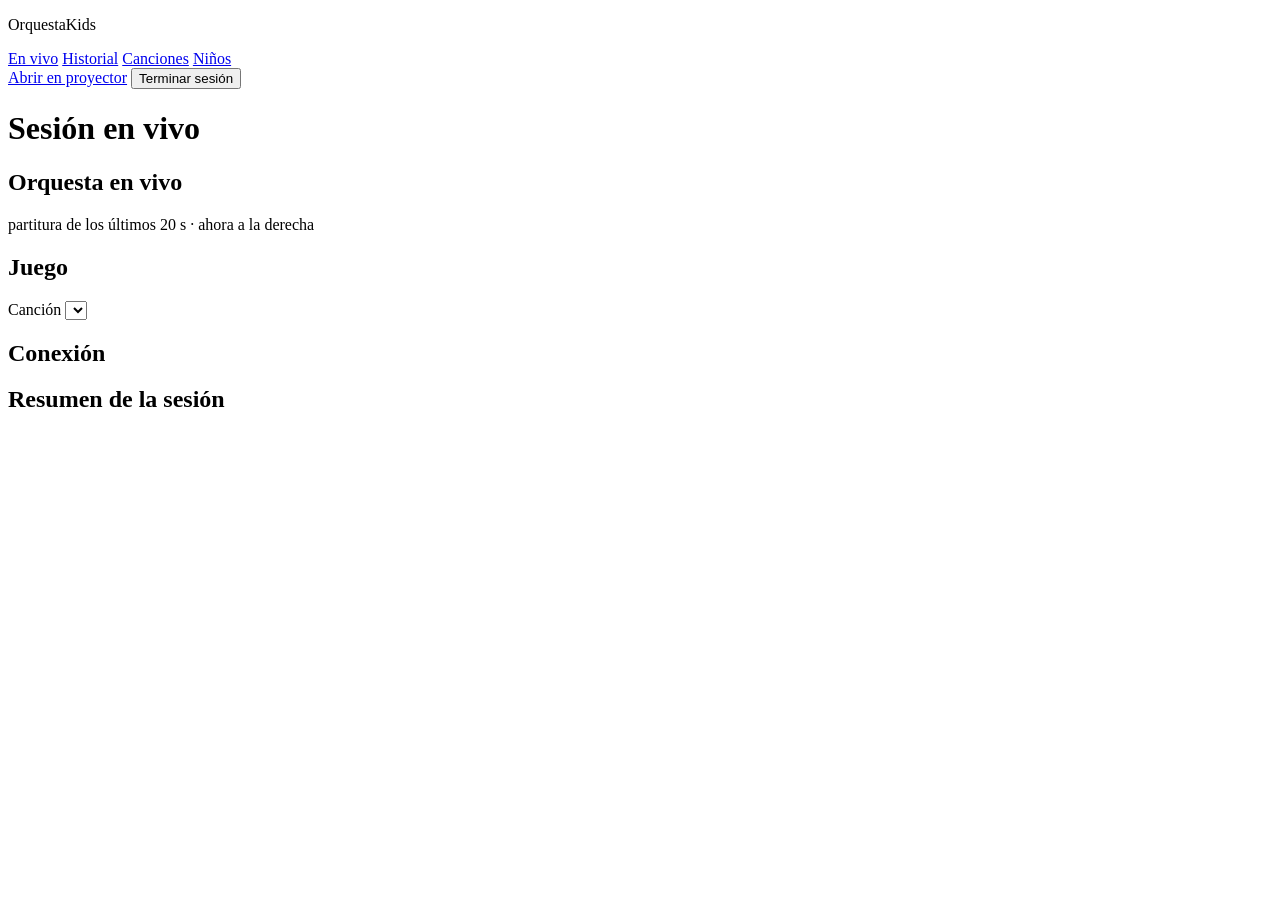
==== web/en-vivo.html @ 489af911 "Agregar pantalla de sesión en vivo" ====
<!doctype html>
<html lang="es">
<head>
<meta charset="utf-8">
<meta name="viewport" content="width=device-width, initial-scale=1">
<title>Sesión en vivo · Orquesta</title>
<link rel="stylesheet" href="css/base.css">
<link rel="stylesheet" href="css/componentes.css">
<link rel="stylesheet" href="css/pantallas.css">
</head>
<body>
<div class="pagina">

<header class="encabezado">
  <div class="marca"><div class="marca__logo" data-logo></div><p>Orquesta<span>Kids</span></p></div>
  <nav class="menu" aria-label="Secciones">
    <a href="en-vivo.html" aria-current="page">En vivo</a>
    <a href="historial.html">Historial</a>
    <a href="canciones.html">Canciones</a>
    <a href="ninos.html">Niños</a>
  </nav>
  <div class="encabezado__acciones">
    <a class="boton" href="proyector.html" target="_blank" rel="noopener">Abrir en proyector</a>
    <button class="boton" type="button" id="terminar">Terminar sesión</button>
  </div>
</header>

<p class="aviso-ensayo" data-aviso-ensayo hidden>Modo ensayo: los datos son simulados, no vienen de los animalitos.</p>

<section class="alerta" id="alerta" role="alert" hidden>
  <div class="cuadro-cara" id="alerta-cara" style="width: 48px; height: 48px; background: #ffffff"></div>
  <div class="alerta__texto">
    <p class="alerta__titulo" id="alerta-titulo"></p>
    <p class="alerta__ayuda" id="alerta-ayuda"></p>
  </div>
  <div class="alerta__acciones">
    <span class="alerta__led">El LED rojo del osito ya avisa</span>
    <button class="boton boton--alerta" type="button" id="silenciar" aria-pressed="false">Silenciar sonido de aviso</button>
  </div>
</section>

<h1 class="titulo-pagina" id="titulo">Sesión en vivo</h1>

<div class="en-vivo">
  <section class="orquesta" aria-labelledby="t-orquesta">
    <div class="orquesta__cabeza">
      <h2 class="titulo-seccion" id="t-orquesta">Orquesta en vivo <span class="orquesta__resumen" id="resumen-animales"></span></h2>
      <span class="orquesta__ayuda">partitura de los últimos 20 s · ahora a la derecha</span>
    </div>
    <div class="orquesta__filas" id="filas"></div>
  </section>

  <aside class="en-vivo__lado">
    <section class="bloque" aria-labelledby="t-juego">
      <h2 class="titulo-seccion" id="t-juego">Juego</h2>
      <div class="modos" id="modos" role="radiogroup" aria-labelledby="t-juego"></div>
      <div class="campo">
        <label for="cancion">Canción</label>
        <select class="selector" id="cancion"></select>
      </div>
    </section>

    <section class="bloque" aria-labelledby="t-conexion">
      <h2 class="titulo-seccion" id="t-conexion">Conexión</h2>
      <div id="conexion" aria-live="polite"></div>
    </section>
  </aside>
</div>

<section class="bloque" aria-labelledby="t-resumen">
  <h2 class="titulo-seccion" id="t-resumen">Resumen de la sesión</h2>
  <div class="resumen" id="resumen"></div>
</section>

</div>

<dialog class="ventana" id="ventana-terminar" aria-labelledby="t-terminar">
  <form class="ventana__contenido" method="dialog" id="form-terminar">
    <h2 class="ventana__titulo" id="t-terminar">¿Terminar la sesión?</h2>
    <p>Se guardará en el historial y la música se detendrá.</p>
    <div class="ventana__datos" id="terminar-datos"></div>
    <div class="campo">
      <label for="nota">Nota para la próxima sesión (opcional)</label>
      <textarea class="entrada" id="nota" rows="2"></textarea>
    </div>
    <p class="ventana__error" id="terminar-error" hidden></p>
    <div class="ventana__acciones">
      <button class="boton" type="submit" value="seguir">Seguir en la sesión</button>
      <button class="boton boton--principal" type="submit" value="terminar">Terminar y guardar</button>
    </div>
  </form>
</dialog>

<script type="module" src="js/en-vivo.js"></script>
</body>
</html>
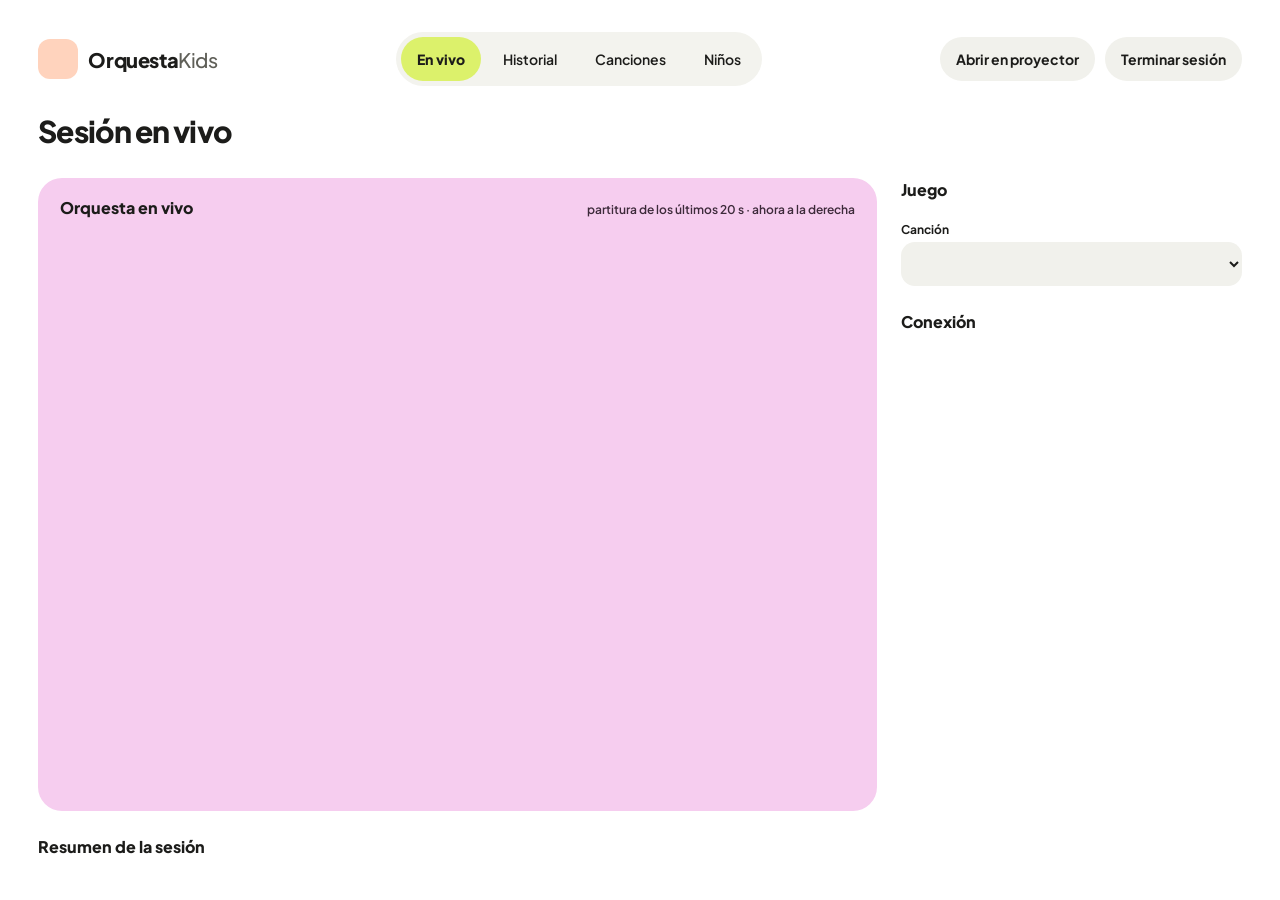
==== commit dd7c3874: "Agregar pie de página y mover ahí el aviso de modo ensayo" ====
--- a/web/en-vivo.html
+++ b/web/en-vivo.html
@@ -25,7 +25,6 @@
   </div>
 </header>
 
-<p class="aviso-ensayo" data-aviso-ensayo hidden>Modo ensayo: los datos son simulados, no vienen de los animalitos.</p>
 
 <section class="alerta" id="alerta" role="alert" hidden>
   <div class="cuadro-cara" id="alerta-cara" style="width: 48px; height: 48px; background: #ffffff"></div>
--- a/web/css/base.css
+++ b/web/css/base.css
@@ -0,0 +1,167 @@
+/* Colores, tipografía y espacios de toda la interfaz. Si algo cambia de color, se cambia aquí. */
+
+@font-face {
+  font-family: "Plus Jakarta Sans";
+  src: url("../fuentes/plus-jakarta-sans.woff2") format("woff2");
+  font-weight: 400 800;
+  font-display: swap;
+}
+
+@font-face {
+  font-family: "Press Start 2P";
+  src: url("../fuentes/press-start-2p.woff2") format("woff2");
+  font-weight: 400;
+  font-display: swap;
+}
+
+:root {
+  /* Texto. Todos pasan 4.5:1 sobre blanco y sobre los fondos pastel (WCAG 1.4.3). */
+  --tinta: #1c1c1a;
+  --tinta-suave: #4a4a44;
+  --tinta-tenue: #5f5f58;
+
+  /* Superficies */
+  --fondo: #ffffff;
+  --superficie: #f6f6f1;
+  --relleno: #f1f1ec;
+  --relleno-nav: #f3f3ee;
+
+  /* Acentos: lima = lo elegido, violeta = la acción principal */
+  --lima: #dcf16b;
+  --lima-claro: #eef6c8;
+  --violeta: #6858d4;
+
+  /* Avisos */
+  --alerta-fondo: #ffd9e7;
+  --alerta-texto: #6e1238;
+  --alerta-texto-suave: #3d2a31;
+  --aviso-fondo: #fff0b3;
+  --aviso-boton: #6b4a00;
+  --bien-fondo: #c6ecd6;
+  --bien-boton: #1f5a2e;
+
+  /* Un tono claro por animal (fondos) y uno fuerte (gráficas, ≥ 3:1 sobre blanco, WCAG 1.4.11) */
+  --osito-claro: #ffd3bd;
+  --ranita-claro: #c6ecd6;
+  --gatito-claro: #d9d2ff;
+  --pollito-claro: #ffe27a;
+  --osito-fuerte: #c46a3c;
+  --ranita-fuerte: #3d9a63;
+  --gatito-fuerte: #6858d4;
+  --pollito-fuerte: #b27c00;
+
+  /* Secciones */
+  --rosa: #f6cdef;
+  --lila: #e9e4ff;
+  --amarillo: #ffe27a;
+
+  --radio-grande: 24px;
+  --radio: 18px;
+  --radio-chico: 14px;
+  --objetivo-min: 44px; /* tamaño mínimo de lo que se toca (WCAG 2.5.8 pide 24 px) */
+
+  --letra: "Plus Jakarta Sans", system-ui, sans-serif;
+  --letra-pixel: "Press Start 2P", monospace;
+}
+
+*,
+*::before,
+*::after {
+  box-sizing: border-box;
+}
+
+body {
+  margin: 0;
+  background: var(--fondo);
+  color: var(--tinta);
+  font-family: var(--letra);
+  font-size: 14px;
+  line-height: 1.45;
+}
+
+a {
+  color: inherit;
+}
+
+button,
+input,
+select,
+textarea {
+  font: inherit;
+  color: inherit;
+}
+
+button {
+  cursor: pointer;
+}
+
+h1,
+h2,
+h3,
+p {
+  margin: 0;
+}
+
+/* Foco visible para quien usa teclado */
+:focus-visible {
+  outline: 3px solid var(--violeta);
+  outline-offset: 3px;
+}
+
+.pagina {
+  /* Ocupa toda la pantalla: en la laptop del consultorio se usa a pantalla completa */
+  max-width: 1840px;
+  min-height: 100vh;
+  min-height: 100dvh;
+  margin: 0 auto;
+  padding: clamp(24px, 2.5vw, 40px) clamp(20px, 3vw, 56px);
+  display: flex;
+  flex-direction: column;
+  gap: 24px;
+}
+
+.titulo-pagina {
+  font-size: 30px;
+  font-weight: 800;
+  letter-spacing: -0.03em;
+}
+
+.titulo-seccion {
+  font-size: 16px;
+  font-weight: 800;
+}
+
+.texto-ayuda {
+  font-size: 12px;
+  font-weight: 600;
+  color: var(--tinta-suave);
+}
+
+/* Solo para lectores de pantalla */
+.solo-lector {
+  position: absolute;
+  width: 1px;
+  height: 1px;
+  overflow: hidden;
+  clip: rect(0 0 0 0);
+  white-space: nowrap;
+}
+
+[hidden] {
+  display: none !important;
+}
+
+@media (max-width: 720px) {
+  .pagina {
+    padding: 24px 20px 40px;
+  }
+}
+
+@media (prefers-reduced-motion: reduce) {
+  *,
+  *::before,
+  *::after {
+    animation: none !important;
+    transition: none !important;
+  }
+}
--- a/web/css/componentes.css
+++ b/web/css/componentes.css
@@ -0,0 +1,469 @@
+/* Piezas que se repiten entre pantallas: encabezado, botones, tarjetas, avisos. */
+
+/* ---------- Encabezado y menú ---------- */
+
+.encabezado {
+  display: flex;
+  flex-wrap: wrap;
+  align-items: center;
+  justify-content: space-between;
+  gap: 16px;
+}
+
+.marca {
+  display: flex;
+  align-items: center;
+  gap: 10px;
+  font-size: 20px;
+  font-weight: 800;
+  letter-spacing: -0.02em;
+}
+
+.marca span {
+  font-weight: 500;
+  color: var(--tinta-tenue);
+}
+
+.marca__logo {
+  width: 40px;
+  height: 40px;
+  border-radius: 12px;
+  background: var(--osito-claro);
+  display: grid;
+  place-items: center;
+}
+
+.menu {
+  display: flex;
+  flex-wrap: wrap;
+  gap: 6px;
+  padding: 5px;
+  border-radius: 999px;
+  background: var(--relleno-nav);
+}
+
+.menu a {
+  min-height: var(--objetivo-min);
+  padding: 0 16px;
+  border-radius: 999px;
+  display: flex;
+  align-items: center;
+  gap: 8px;
+  font-weight: 600;
+  text-decoration: none;
+}
+
+.menu a[aria-current="page"] {
+  background: var(--lima);
+  font-weight: 800;
+}
+
+.encabezado__acciones {
+  display: flex;
+  flex-wrap: wrap;
+  align-items: center;
+  gap: 10px;
+}
+
+/* ---------- Botones ---------- */
+
+.boton {
+  min-height: var(--objetivo-min);
+  padding: 0 16px;
+  border: none;
+  border-radius: 999px;
+  display: inline-flex;
+  align-items: center;
+  justify-content: center;
+  gap: 6px;
+  font-weight: 700;
+  font-size: 14px;
+  text-decoration: none;
+  white-space: nowrap;
+  background: var(--relleno);
+}
+
+.boton:disabled {
+  cursor: default;
+  opacity: 0.6;
+}
+
+/* Una sola acción principal por pantalla */
+.boton--principal {
+  background: var(--violeta);
+  color: #ffffff;
+}
+
+.boton--blanco {
+  background: #ffffff;
+}
+
+.boton--sesion {
+  background: var(--lima-claro);
+  padding-right: 12px;
+}
+
+.boton--alerta {
+  background: var(--alerta-texto);
+  color: #ffffff;
+  font-size: 13px;
+}
+
+.boton--bien {
+  background: var(--bien-boton);
+  color: #ffffff;
+  font-size: 13px;
+}
+
+.boton--aviso {
+  background: var(--aviso-boton);
+  color: #ffffff;
+  font-size: 13px;
+}
+
+/* ---------- Pie de página ---------- */
+
+.pie {
+  margin-top: auto;
+  padding-top: 20px;
+  border-top: 1px solid var(--relleno-encima);
+  display: flex;
+  flex-wrap: wrap;
+  align-items: center;
+  justify-content: space-between;
+  gap: 8px 16px;
+  font-size: 12px;
+  font-weight: 600;
+  color: var(--tinta-tenue);
+}
+
+.pie__marca strong {
+  font-weight: 800;
+  color: var(--tinta);
+}
+
+.pie__ensayo {
+  padding: 2px 10px;
+  border-radius: 999px;
+  background: var(--lila);
+  color: #3d3a52;
+  font-weight: 700;
+}
+
+/* ---------- Caritas de los animales ---------- */
+
+.cara {
+  display: block;
+  image-rendering: pixelated;
+}
+
+.cuadro-cara {
+  flex: none;
+  border-radius: var(--radio-chico);
+  display: grid;
+  place-items: center;
+}
+
+/* ---------- Avisos ---------- */
+
+.alerta {
+  display: flex;
+  flex-wrap: wrap;
+  align-items: center;
+  gap: 14px;
+  padding: 14px 16px;
+  border-radius: 20px;
+  background: var(--alerta-fondo);
+}
+
+.alerta__texto {
+  flex: 1 1 380px;
+}
+
+.alerta__titulo {
+  font-size: 16px;
+  font-weight: 800;
+  color: var(--alerta-texto);
+}
+
+.alerta__ayuda {
+  font-weight: 500;
+  color: var(--alerta-texto-suave);
+}
+
+.alerta__acciones {
+  display: flex;
+  flex-wrap: wrap;
+  align-items: center;
+  gap: 8px;
+}
+
+.alerta__led {
+  padding: 0 6px;
+  font-size: 13px;
+  font-weight: 700;
+  color: var(--alerta-texto);
+}
+
+/* ---------- Selector ---------- */
+
+.campo {
+  display: flex;
+  flex-direction: column;
+  gap: 4px;
+}
+
+.campo label {
+  font-size: 12px;
+  font-weight: 700;
+}
+
+.selector,
+.entrada {
+  min-height: var(--objetivo-min);
+  min-width: 160px;
+  padding: 0 12px;
+  border: none;
+  border-radius: var(--radio-chico);
+  background: var(--relleno);
+  font-weight: 600;
+}
+
+/* Un campo de texto sí necesita borde visible (WCAG 1.4.11): línea inferior de 3.2:1 */
+.entrada {
+  border-bottom: 2px solid #8a8a82;
+  border-radius: 12px 12px 0 0;
+  background: var(--superficie);
+}
+
+/* Desplegable propio (js/selector.js): la lista del sistema no se puede pintar con estos colores */
+.desplegable {
+  position: relative;
+  min-width: 160px;
+}
+
+.desplegable__boton {
+  width: 100%;
+  min-height: var(--objetivo-min);
+  padding: 0 12px 0 14px;
+  border: none;
+  border-radius: var(--radio-chico);
+  display: flex;
+  align-items: center;
+  justify-content: space-between;
+  gap: 10px;
+  background: var(--relleno);
+  font-weight: 600;
+  text-align: left;
+}
+
+.desplegable__texto {
+  overflow: hidden;
+  text-overflow: ellipsis;
+  white-space: nowrap;
+}
+
+.desplegable__boton svg {
+  flex: none;
+  color: var(--tinta-suave);
+  transform: rotate(90deg);
+  transition: transform 0.2s ease;
+}
+
+.desplegable__boton:not(:disabled):hover,
+.esta-abierto .desplegable__boton {
+  background: var(--relleno-encima);
+}
+
+.esta-abierto .desplegable__boton svg {
+  transform: rotate(-90deg);
+}
+
+.desplegable__boton:disabled {
+  cursor: default;
+  color: var(--tinta-tenue);
+}
+
+.desplegable__lista {
+  position: absolute;
+  z-index: 20;
+  top: calc(100% + 6px);
+  left: 0;
+  right: 0;
+  max-height: 320px;
+  margin: 0;
+  padding: 6px;
+  overflow-y: auto;
+  list-style: none;
+  border-radius: var(--radio);
+  background: #ffffff;
+  box-shadow: 0 0 0 1px rgb(28 28 26 / 6%), 0 14px 36px rgb(28 28 26 / 16%);
+  animation: desplegar 0.14s ease-out;
+}
+
+.hacia-arriba .desplegable__lista {
+  top: auto;
+  bottom: calc(100% + 6px);
+}
+
+.desplegable__lista:focus {
+  outline: none;
+}
+
+.desplegable__opcion {
+  min-height: var(--objetivo-min);
+  padding: 0 12px;
+  border-radius: 12px;
+  display: flex;
+  align-items: center;
+  justify-content: space-between;
+  gap: 8px;
+  font-weight: 600;
+  cursor: pointer;
+}
+
+.desplegable__opcion.es-activa { background: var(--relleno); }
+.desplegable__opcion[aria-selected="true"] { background: var(--lima); font-weight: 800; }
+.desplegable__opcion[aria-selected="true"].es-activa { background: var(--lima-encima); }
+.desplegable__opcion[aria-disabled="true"] { opacity: 0.5; cursor: default; }
+
+/* Con teclado, la opción marcada lleva el mismo contorno que el foco */
+.desplegable__lista:focus-visible .es-activa {
+  outline: 3px solid var(--violeta);
+  outline-offset: -3px;
+}
+
+@keyframes desplegar {
+  from { opacity: 0; transform: translateY(-4px); }
+}
+
+.hacia-arriba .desplegable__lista { animation-name: desplegar-arriba; }
+
+@keyframes desplegar-arriba {
+  from { opacity: 0; transform: translateY(4px); }
+}
+
+/* ---------- Al pasar el mouse y al presionar ---------- */
+
+.boton,
+.menu a,
+.desplegable__boton {
+  transition: background-color 0.15s ease, filter 0.15s ease, transform 0.1s ease;
+}
+
+.menu a:not([aria-current="page"]):hover {
+  background: #ffffff;
+}
+
+/* Un solo efecto para todos los botones: se oscurecen un poco, sea cual sea su color */
+.boton:not(:disabled):hover {
+  filter: brightness(0.94);
+}
+
+.boton:not(:disabled):active,
+.menu a:active,
+.desplegable__boton:not(:disabled):active {
+  transform: scale(0.97);
+}
+
+/* ---------- Ventanas (dialog) ---------- */
+
+.ventana {
+  width: min(460px, 90vw);
+  border: none;
+  border-radius: 28px;
+  padding: 24px;
+}
+
+.ventana::backdrop {
+  background: rgb(28 28 26 / 45%);
+}
+
+.ventana__contenido {
+  display: flex;
+  flex-direction: column;
+  gap: 14px;
+}
+
+.ventana__titulo {
+  font-size: 22px;
+  font-weight: 800;
+}
+
+.ventana__acciones {
+  display: flex;
+  flex-wrap: wrap;
+  justify-content: flex-end;
+  gap: 8px;
+}
+
+.ventana__datos {
+  display: grid;
+  grid-template-columns: repeat(3, minmax(0, 1fr));
+  gap: 8px;
+}
+
+.ventana__dato {
+  border-radius: 16px;
+  padding: 10px;
+}
+
+.ventana__dato small {
+  display: block;
+  font-size: 12px;
+  font-weight: 700;
+}
+
+.ventana__dato strong {
+  font-size: 18px;
+  font-weight: 800;
+}
+
+.ventana__error {
+  color: var(--alerta-texto);
+  font-weight: 700;
+}
+
+/* ---------- Tarjeta de dato (resumen) ---------- */
+
+.dato {
+  border-radius: 20px;
+  padding: 14px;
+}
+
+.dato__titulo {
+  font-size: 12px;
+  font-weight: 700;
+}
+
+.dato__valor {
+  font-size: 24px;
+  font-weight: 800;
+  letter-spacing: -0.02em;
+  font-variant-numeric: tabular-nums;
+}
+
+.dato__ayuda {
+  font-size: 12px;
+  font-weight: 500;
+  color: #3d3d38;
+}
+
+/* ---------- Marca de confirmado (palomita) ---------- */
+
+.palomita {
+  width: 22px;
+  height: 22px;
+  flex: none;
+  border-radius: 50%;
+  background: var(--tinta);
+  display: grid;
+  place-items: center;
+}
+
+@media (max-width: 720px) {
+  .menu {
+    order: 3;
+    width: 100%;
+  }
+}
--- a/web/css/pantallas.css
+++ b/web/css/pantallas.css
@@ -0,0 +1,598 @@
+/* Acomodo propio de cada pantalla del terapeuta. Los colores salen de base.css. */
+
+.bloque {
+  display: flex;
+  flex-direction: column;
+  gap: 10px;
+}
+
+/* ================= En vivo ================= */
+
+.en-vivo {
+  flex: 1;
+  display: flex;
+  flex-wrap: wrap;
+  gap: 24px;
+  align-items: stretch;
+}
+
+.orquesta {
+  flex: 999 1 720px;
+  min-width: 0;
+  padding: 18px;
+  border-radius: var(--radio-grande);
+  background: var(--rosa);
+  display: flex;
+  flex-direction: column;
+  gap: 10px;
+}
+
+.orquesta__cabeza {
+  display: flex;
+  flex-wrap: wrap;
+  justify-content: space-between;
+  align-items: baseline;
+  gap: 8px;
+  padding: 0 4px;
+}
+
+.orquesta__resumen,
+.orquesta__ayuda {
+  font-weight: 600;
+  color: #3d2a3a;
+}
+
+.orquesta__ayuda {
+  font-size: 12px;
+}
+
+.orquesta__filas {
+  flex: 1;
+  display: flex;
+  flex-direction: column;
+  gap: 10px;
+}
+
+.fila-animal {
+  flex: 1;
+  display: flex;
+  flex-wrap: wrap;
+  align-items: center;
+  gap: 16px;
+  padding: 12px 14px;
+  border-radius: var(--radio);
+  background: #ffffff;
+}
+
+.fila-animal__quien {
+  width: 220px;
+  flex: none;
+  display: flex;
+  align-items: center;
+  gap: 12px;
+}
+
+.fila-animal__nombre {
+  font-size: 16px;
+  font-weight: 800;
+}
+
+.fila-animal__parte {
+  font-size: 12px;
+  font-weight: 500;
+  color: var(--tinta-suave);
+}
+
+.fila-animal__estado {
+  width: 190px;
+  flex: none;
+  display: flex;
+  flex-direction: column;
+  align-items: flex-start;
+  gap: 4px;
+}
+
+.fila-animal__detalle {
+  font-size: 13px;
+  font-weight: 600;
+}
+
+.estado {
+  min-height: 26px;
+  padding: 0 10px;
+  border-radius: 999px;
+  display: inline-flex;
+  align-items: center;
+  gap: 6px;
+  font-size: 12px;
+  font-weight: 800;
+}
+
+.estado--activo { background: #ffffff; }
+.estado--espera { background: var(--relleno); color: #3d3d38; }
+.estado--fuera { background: var(--alerta-fondo); color: var(--alerta-texto); }
+
+.partitura {
+  flex: 1 1 260px;
+  align-self: stretch;
+  align-content: center;
+  min-width: 0;
+  display: grid;
+  grid-template-columns: repeat(20, minmax(0, 1fr));
+  gap: 3px;
+}
+
+.celda {
+  height: 28px;
+  border-radius: 6px;
+  display: grid;
+  place-items: center;
+  font-size: 11px;
+  font-weight: 800;
+  color: #ffffff;
+  overflow: hidden;
+}
+
+.celda--sin {
+  background: var(--alerta-fondo);
+  color: var(--alerta-texto);
+}
+
+.en-vivo__lado {
+  flex: 1 1 340px;
+  min-width: 0;
+  display: flex;
+  flex-direction: column;
+  gap: 24px;
+}
+
+.modos {
+  display: flex;
+  flex-direction: column;
+  gap: 8px;
+}
+
+.modo {
+  min-height: 56px;
+  padding: 8px 14px;
+  border: none;
+  border-radius: 16px;
+  display: flex;
+  align-items: center;
+  gap: 12px;
+  text-align: left;
+  font-size: 15px;
+  font-weight: 800;
+  background: var(--relleno);
+}
+
+.modo[aria-checked="true"] {
+  background: var(--lima);
+}
+
+.modo__circulo {
+  width: 18px;
+  height: 18px;
+  flex: none;
+  border-radius: 50%;
+  border: 2px solid #8a8a82;
+  background: #ffffff;
+}
+
+.modo[aria-checked="true"] .modo__circulo {
+  border: 6px solid var(--tinta);
+}
+
+.modo__nombre {
+  flex: 1;
+}
+
+.modo__sello {
+  display: flex;
+  align-items: center;
+  gap: 6px;
+  font-size: 12px;
+  font-weight: 800;
+  white-space: nowrap;
+}
+
+.conexion {
+  padding: 14px;
+  border-radius: 20px;
+  display: flex;
+  flex-direction: column;
+  align-items: flex-start;
+  gap: 12px;
+}
+
+.conexion--bien { background: var(--bien-fondo); }
+.conexion--aviso { background: var(--aviso-fondo); }
+
+.conexion__fila {
+  display: flex;
+  align-items: center;
+  gap: 12px;
+}
+
+.conexion__icono {
+  width: 40px;
+  height: 40px;
+  flex: none;
+  border-radius: 50%;
+  background: #ffffff;
+  display: grid;
+  place-items: center;
+}
+
+.conexion__valor {
+  font-size: 15px;
+  font-weight: 800;
+}
+
+.conexion__ayuda {
+  font-size: 12px;
+  font-weight: 500;
+  color: #3d3d38;
+}
+
+.resumen {
+  display: grid;
+  grid-template-columns: repeat(auto-fit, minmax(220px, 1fr));
+  gap: 10px;
+}
+
+/* ================= Historial ================= */
+
+.titulo-con-filtros {
+  display: flex;
+  flex-wrap: wrap;
+  align-items: flex-end;
+  justify-content: space-between;
+  gap: 16px;
+}
+
+.filtros-fila {
+  display: flex;
+  flex-wrap: wrap;
+  gap: 10px;
+}
+
+.historial {
+  display: flex;
+  flex-wrap: wrap;
+  gap: 24px;
+  align-items: flex-start;
+}
+
+.sesiones {
+  flex: 999 1 720px;
+  min-width: 0;
+  padding: 18px;
+  border-radius: var(--radio-grande);
+  background: var(--lila);
+  display: flex;
+  flex-direction: column;
+  gap: 10px;
+}
+
+.sesiones__cabeza {
+  display: flex;
+  justify-content: space-between;
+  align-items: baseline;
+  flex-wrap: wrap;
+  gap: 8px;
+  padding: 0 4px;
+  color: #3d3a52;
+}
+
+.sesion {
+  display: flex;
+  flex-wrap: wrap;
+  align-items: center;
+  gap: 18px;
+  padding: 12px 14px;
+  border-radius: var(--radio);
+  background: #ffffff;
+}
+
+.sesion__fecha {
+  width: 56px;
+  height: 56px;
+  flex: none;
+  border-radius: 16px;
+  background: #f6f4ff;
+  display: flex;
+  flex-direction: column;
+  align-items: center;
+  justify-content: center;
+  line-height: 1.1;
+}
+
+.sesion__dia { font-size: 20px; font-weight: 800; }
+.sesion__mes { font-size: 11px; font-weight: 700; color: var(--tinta-suave); }
+
+.sesion__que {
+  flex: 1 1 200px;
+  min-width: 0;
+}
+
+.sesion__modos { font-size: 15px; font-weight: 800; }
+
+.sesion__dato {
+  width: 104px;
+  flex: none;
+}
+
+.sesion__dato small {
+  display: block;
+  font-size: 12px;
+  font-weight: 600;
+  color: var(--tinta-suave);
+}
+
+.sesion__dato strong { font-size: 18px; font-weight: 800; }
+
+.sesion__aviso {
+  width: 170px;
+  flex: none;
+  font-size: 12px;
+  font-weight: 700;
+  color: var(--tinta-suave);
+}
+
+.sesion__aviso--hay { color: var(--alerta-texto); }
+
+.vacio {
+  padding: 24px;
+  border-radius: var(--radio);
+  background: #ffffff;
+  font-weight: 600;
+  color: var(--tinta-suave);
+}
+
+.historial__lado {
+  flex: 1 1 340px;
+  min-width: 0;
+  display: flex;
+  flex-direction: column;
+  gap: 24px;
+}
+
+.avance {
+  padding: 16px;
+  border-radius: 20px;
+  background: var(--bien-fondo);
+}
+
+.avance__barras {
+  height: 120px;
+  margin-top: 12px;
+  display: flex;
+  align-items: flex-end;
+  gap: 8px;
+}
+
+.avance__columna {
+  flex: 1;
+  height: 100%;
+  display: flex;
+  flex-direction: column;
+  justify-content: flex-end;
+  align-items: center;
+  gap: 4px;
+  font-size: 11px;
+  font-weight: 800;
+}
+
+.avance__barra {
+  width: 100%;
+  border-radius: 10px;
+  background: #ffffff;
+}
+
+.avance__barra--ultima { background: var(--bien-boton); }
+
+.avance__fechas {
+  margin-top: 6px;
+  display: flex;
+  gap: 8px;
+}
+
+.avance__fechas span {
+  flex: 1;
+  text-align: center;
+  font-size: 11px;
+  font-weight: 700;
+  color: #1f4a2e;
+}
+
+.reparto {
+  display: flex;
+  align-items: center;
+  gap: 10px;
+  padding: 8px 12px;
+  border-radius: 16px;
+  background: var(--superficie);
+}
+
+.reparto__nombre { width: 64px; flex: none; font-weight: 800; }
+
+.reparto__pista {
+  flex: 1;
+  height: 12px;
+  border-radius: 999px;
+  background: #e6e6df;
+  overflow: hidden;
+}
+
+.reparto__barra { height: 100%; border-radius: 999px; }
+.reparto__valor { width: 40px; flex: none; text-align: right; font-weight: 800; }
+
+.nota-terapeuta {
+  margin: 0;
+  padding: 16px;
+  border-radius: 20px;
+  background: var(--aviso-fondo);
+  font-weight: 500;
+}
+
+.nota-terapeuta footer {
+  margin-top: 8px;
+  font-size: 12px;
+  font-weight: 700;
+  color: #4a3600;
+}
+
+/* ================= Canciones ================= */
+
+.filtros {
+  display: flex;
+  flex-wrap: wrap;
+  gap: 6px;
+}
+
+.filtro {
+  min-height: var(--objetivo-min);
+  padding: 0 16px;
+  border: none;
+  border-radius: 999px;
+  font-size: 14px;
+  font-weight: 700;
+  background: var(--relleno);
+}
+
+.filtro[aria-pressed="true"] { background: var(--lima); }
+
+.filtro span {
+  font-weight: 600;
+  opacity: 0.75;
+}
+
+.canciones {
+  display: grid;
+  grid-template-columns: repeat(auto-fill, minmax(240px, 1fr));
+  gap: 16px;
+}
+
+/* Toda la tarjeta es el botón: objetivo grande (ley de Fitts) y sin botones repetidos */
+.cancion {
+  min-height: 140px;
+  padding: 16px;
+  border: none;
+  border-radius: 22px;
+  display: flex;
+  flex-direction: column;
+  align-items: flex-start;
+  gap: 12px;
+  text-align: left;
+}
+
+.cancion--tranquilas { background: var(--bien-fondo); }
+.cancion--alegres { background: var(--amarillo); }
+.cancion--navidad { background: var(--alerta-fondo); }
+.cancion--cumpleanos { background: var(--gatito-claro); }
+.cancion[aria-pressed="true"] { background: var(--lima); }
+
+.cancion__arriba {
+  width: 100%;
+  display: flex;
+  justify-content: space-between;
+  align-items: flex-start;
+}
+
+.cancion__icono {
+  width: 44px;
+  height: 44px;
+  border-radius: var(--radio-chico);
+  background: #ffffff;
+  display: grid;
+  place-items: center;
+}
+
+.cancion__elegir {
+  width: 32px;
+  height: 32px;
+  border-radius: 50%;
+  background: #ffffff;
+  display: grid;
+  place-items: center;
+}
+
+.cancion__abajo { margin-top: auto; }
+.cancion__nombre { font-size: 17px; font-weight: 800; letter-spacing: -0.01em; }
+.cancion__pie { font-size: 12px; font-weight: 600; color: #3d3d38; }
+
+/* ================= Niños ================= */
+
+.ninos {
+  display: grid;
+  grid-template-columns: repeat(auto-fit, minmax(320px, 1fr));
+  gap: 24px;
+}
+
+.nino {
+  padding: 20px;
+  border-radius: var(--radio-grande);
+  background: var(--superficie);
+  display: flex;
+  flex-direction: column;
+  gap: 14px;
+}
+
+.nino--en-sesion { background: var(--gatito-claro); }
+
+.nino__cabeza {
+  display: flex;
+  align-items: center;
+  gap: 14px;
+}
+
+.nino__alias {
+  font-size: 24px;
+  font-weight: 800;
+  letter-spacing: -0.02em;
+}
+
+.nino__sesiones {
+  font-size: 13px;
+  font-weight: 500;
+  color: #3d3d38;
+}
+
+.nino__etiqueta {
+  margin-left: auto;
+  padding: 6px 12px;
+  border-radius: 999px;
+  background: var(--violeta);
+  color: #ffffff;
+  font-size: 12px;
+  font-weight: 800;
+}
+
+.nino__datos {
+  display: grid;
+  grid-template-columns: repeat(2, minmax(0, 1fr));
+  gap: 8px;
+}
+
+.mini-dato {
+  padding: 10px 12px;
+  border-radius: 16px;
+  background: #ffffff;
+}
+
+.mini-dato small {
+  display: block;
+  font-size: 12px;
+  font-weight: 600;
+  color: var(--tinta-suave);
+}
+
+.mini-dato strong { font-size: 18px; font-weight: 800; }
+
+.nino__acciones {
+  margin-top: auto;
+  display: flex;
+  flex-wrap: wrap;
+  gap: 8px;
+}
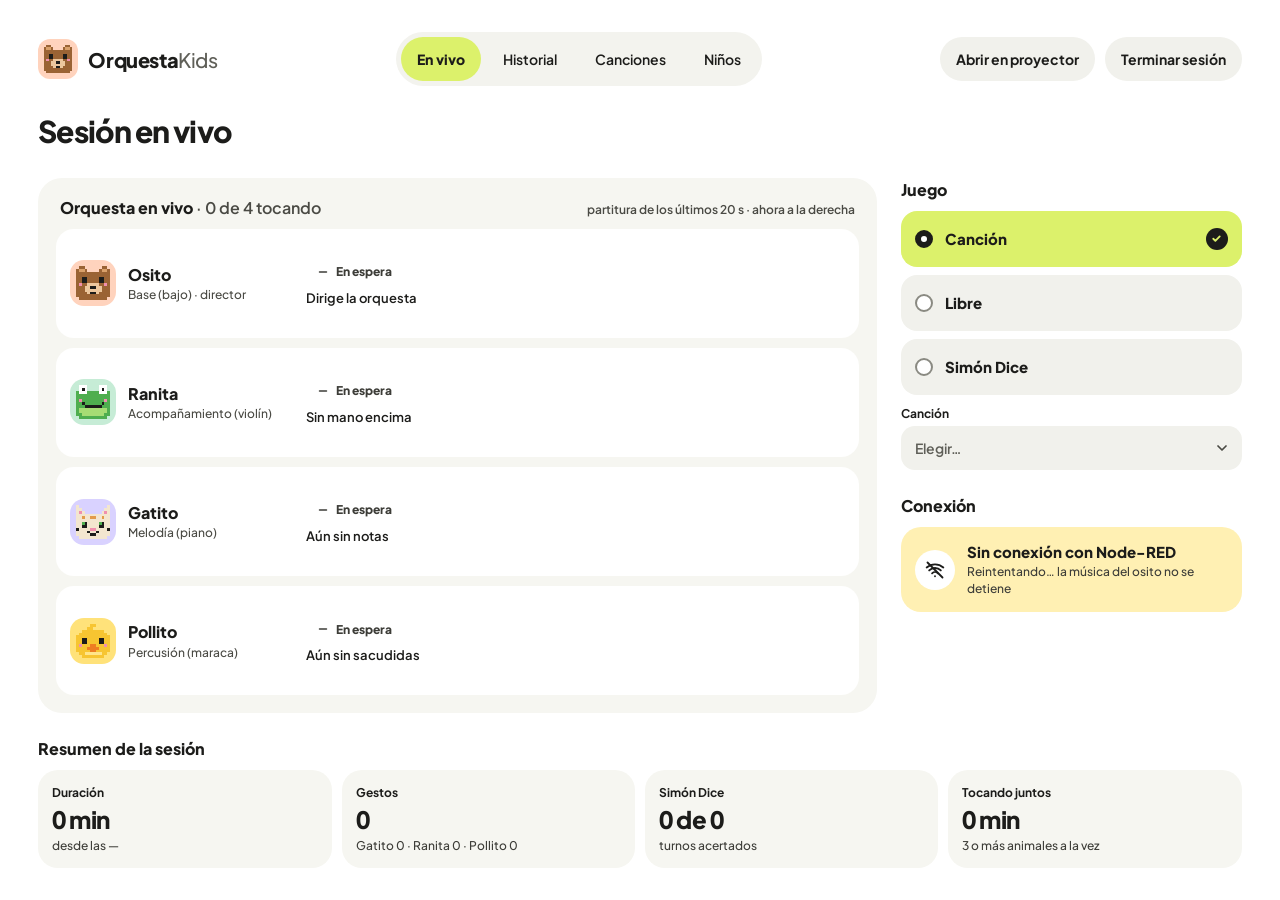
==== commit 2afd23d4: "Convertir el aviso de desconexión en una alerta flotante que se puede cerrar" ====
--- a/web/en-vivo.html
+++ b/web/en-vivo.html
@@ -26,17 +26,6 @@
 </header>
 
 
-<section class="alerta" id="alerta" role="alert" hidden>
-  <div class="cuadro-cara" id="alerta-cara" style="width: 48px; height: 48px; background: #ffffff"></div>
-  <div class="alerta__texto">
-    <p class="alerta__titulo" id="alerta-titulo"></p>
-    <p class="alerta__ayuda" id="alerta-ayuda"></p>
-  </div>
-  <div class="alerta__acciones">
-    <span class="alerta__led">El LED rojo del osito ya avisa</span>
-    <button class="boton boton--alerta" type="button" id="silenciar" aria-pressed="false">Silenciar sonido de aviso</button>
-  </div>
-</section>
 
 <h1 class="titulo-pagina" id="titulo">Sesión en vivo</h1>
 
@@ -73,6 +62,21 @@
 
 </div>
 
+<!-- Aviso flotante: aparece arriba sin mover el resto de la pantalla. El LED rojo del osito también avisa. -->
+<section class="alerta" id="alerta" role="alert" hidden>
+  <div class="cuadro-cara" id="alerta-cara" style="width: 44px; height: 44px; background: var(--alerta-fondo)"></div>
+  <div class="alerta__texto">
+    <p class="alerta__titulo" id="alerta-titulo"></p>
+    <p class="alerta__ayuda" id="alerta-ayuda"></p>
+  </div>
+  <div class="alerta__acciones">
+    <button class="boton boton--alerta" type="button" id="silenciar" aria-pressed="false">Silenciar sonido</button>
+    <button class="alerta__cerrar" type="button" id="cerrar-alerta" aria-label="Cerrar aviso">
+      <svg width="18" height="18" viewBox="0 0 24 24" fill="none" stroke="currentColor" stroke-width="2.6" stroke-linecap="round" aria-hidden="true"><path d="M6 6l12 12M18 6 6 18"/></svg>
+    </button>
+  </div>
+</section>
+
 <dialog class="ventana" id="ventana-terminar" aria-labelledby="t-terminar">
   <form class="ventana__contenido" method="dialog" id="form-terminar">
     <h2 class="ventana__titulo" id="t-terminar">¿Terminar la sesión?</h2>
--- a/web/css/base.css
+++ b/web/css/base.css
@@ -25,10 +25,12 @@
   --superficie: #f6f6f1;
   --relleno: #f1f1ec;
   --relleno-nav: #f3f3ee;
+  --relleno-encima: #e6e6df; /* fondo gris al pasar el mouse */
 
   /* Acentos: lima = lo elegido, violeta = la acción principal */
   --lima: #dcf16b;
   --lima-claro: #eef6c8;
+  --lima-encima: #d0e65a;
   --violeta: #6858d4;
 
   /* Avisos */
@@ -157,6 +159,39 @@
   }
 }
 
+/* Pupilas de la ranita (js/caritas.js): saltan de pixel en pixel dentro del ojo de 3×3 */
+.pupila {
+  animation-iteration-count: infinite;
+  animation-timing-function: step-end;
+}
+
+.pupila--tranquila {
+  animation-name: mirada-tranquila;
+  animation-duration: 4s;
+}
+
+.pupila--loca {
+  animation-name: mirada-loca;
+  animation-duration: 2.6s;
+}
+
+@keyframes mirada-tranquila {
+  0%, 100% { transform: translate(0, 0); }
+  25% { transform: translate(-1px, 0); }
+  45% { transform: translate(0, 0); }
+  70% { transform: translate(1px, 0); }
+}
+
+@keyframes mirada-loca {
+  0%, 100% { transform: translate(1px, 0); }
+  15% { transform: translate(1px, 1px); }
+  30% { transform: translate(0, 1px); }
+  45% { transform: translate(-1px, 1px); }
+  55% { transform: translate(-1px, -1px); }
+  70% { transform: translate(0, -1px); }
+  85% { transform: translate(1px, -1px); }
+}
+
 @media (prefers-reduced-motion: reduce) {
   *,
   *::before,
--- a/web/css/componentes.css
+++ b/web/css/componentes.css
@@ -167,42 +167,64 @@
 /* ---------- Avisos ---------- */
 
 .alerta {
-  display: flex;
-  flex-wrap: wrap;
-  align-items: center;
-  gap: 14px;
-  padding: 14px 16px;
+  position: fixed;
+  z-index: 30;
+  /* Debajo del encabezado, a la derecha: no tapa el menú ni la orquesta */
+  top: 104px;
+  right: clamp(16px, 3vw, 56px);
+  width: min(600px, calc(100vw - 32px));
+  padding: 12px 12px 12px 14px;
   border-radius: 20px;
-  background: var(--alerta-fondo);
+  background: #ffffff;
+  box-shadow: 0 0 0 1px rgb(28 28 26 / 6%), 0 16px 40px rgb(28 28 26 / 18%);
+  display: flex;
+  align-items: center;
+  gap: 12px;
+  animation: alerta-entra 0.25s ease-out;
+}
+
+@keyframes alerta-entra {
+  from { opacity: 0; transform: translateY(-12px); }
 }
 
 .alerta__texto {
-  flex: 1 1 380px;
+  flex: 1;
+  min-width: 0;
 }
 
 .alerta__titulo {
-  font-size: 16px;
+  font-size: 15px;
   font-weight: 800;
   color: var(--alerta-texto);
 }
 
 .alerta__ayuda {
+  font-size: 12px;
   font-weight: 500;
-  color: var(--alerta-texto-suave);
+  color: var(--tinta-suave);
 }
 
 .alerta__acciones {
-  display: flex;
-  flex-wrap: wrap;
-  align-items: center;
-  gap: 8px;
-}
-
-.alerta__led {
-  padding: 0 6px;
-  font-size: 13px;
-  font-weight: 700;
-  color: var(--alerta-texto);
+  flex: none;
+  display: flex;
+  align-items: center;
+  gap: 4px;
+}
+
+.alerta__cerrar {
+  width: var(--objetivo-min);
+  height: var(--objetivo-min);
+  border: none;
+  border-radius: 50%;
+  display: grid;
+  place-items: center;
+  background: transparent;
+  color: var(--tinta-suave);
+  transition: background-color 0.15s ease;
+}
+
+.alerta__cerrar:hover {
+  background: var(--relleno);
 }
 
 /* ---------- Selector ---------- */
@@ -406,6 +428,7 @@
 .ventana__dato {
   border-radius: 16px;
   padding: 10px;
+  background: var(--superficie);
 }
 
 .ventana__dato small {
@@ -429,6 +452,7 @@
 .dato {
   border-radius: 20px;
   padding: 14px;
+  background: var(--superficie);
 }
 
 .dato__titulo {
--- a/web/css/pantallas.css
+++ b/web/css/pantallas.css
@@ -21,7 +21,7 @@
   min-width: 0;
   padding: 18px;
   border-radius: var(--radio-grande);
-  background: var(--rosa);
+  background: var(--superficie);
   display: flex;
   flex-direction: column;
   gap: 10px;
@@ -39,7 +39,7 @@
 .orquesta__resumen,
 .orquesta__ayuda {
   font-weight: 600;
-  color: #3d2a3a;
+  color: var(--tinta-suave);
 }
 
 .orquesta__ayuda {
@@ -62,6 +62,12 @@
   padding: 12px 14px;
   border-radius: var(--radio);
   background: #ffffff;
+  transition: background-color 0.3s ease;
+}
+
+.fila-animal--fuera .fila-animal__quien,
+.fila-animal--fuera .partitura {
+  opacity: 0.6;
 }
 
 .fila-animal__quien {
@@ -109,7 +115,7 @@
 }
 
 .estado--activo { background: #ffffff; }
-.estado--espera { background: var(--relleno); color: #3d3d38; }
+.estado--espera { background: #ffffff; color: #3d3d38; }
 .estado--fuera { background: var(--alerta-fondo); color: var(--alerta-texto); }
 
 .partitura {
@@ -131,11 +137,17 @@
   font-weight: 800;
   color: #ffffff;
   overflow: hidden;
-}
-
+  background: #ffffff;
+}
+
+.celda--toque {
+  background: var(--color-animal);
+}
+
+/* Sin señal: rayado gris, sin competir con el color de los que sí tocan */
 .celda--sin {
-  background: var(--alerta-fondo);
-  color: var(--alerta-texto);
+  background: repeating-linear-gradient(-45deg, #ffffff 0 4px, rgb(255 255 255 / 45%) 4px 8px);
+  color: var(--tinta-tenue);
 }
 
 .en-vivo__lado {
@@ -169,6 +181,14 @@
 .modo[aria-checked="true"] {
   background: var(--lima);
 }
+
+.modo {
+  transition: background-color 0.15s ease, transform 0.1s ease;
+}
+
+.modo:hover { background: var(--relleno-encima); }
+.modo[aria-checked="true"]:hover { background: var(--lima-encima); }
+.modo:active { transform: scale(0.99); }
 
 .modo__circulo {
   width: 18px;
@@ -463,6 +483,14 @@
 
 .filtro[aria-pressed="true"] { background: var(--lima); }
 
+.filtro {
+  transition: background-color 0.15s ease, transform 0.1s ease;
+}
+
+.filtro:hover { background: var(--relleno-encima); }
+.filtro[aria-pressed="true"]:hover { background: var(--lima-encima); }
+.filtro:active { transform: scale(0.97); }
+
 .filtro span {
   font-weight: 600;
   opacity: 0.75;
@@ -493,6 +521,20 @@
 .cancion--cumpleanos { background: var(--gatito-claro); }
 .cancion[aria-pressed="true"] { background: var(--lima); }
 
+.cancion {
+  transition: transform 0.15s ease, box-shadow 0.15s ease, filter 0.15s ease;
+}
+
+.cancion:hover {
+  transform: translateY(-2px);
+  box-shadow: 0 10px 24px rgb(28 28 26 / 10%);
+}
+
+.cancion:active {
+  transform: translateY(0) scale(0.99);
+  box-shadow: none;
+}
+
 .cancion__arriba {
   width: 100%;
   display: flex;
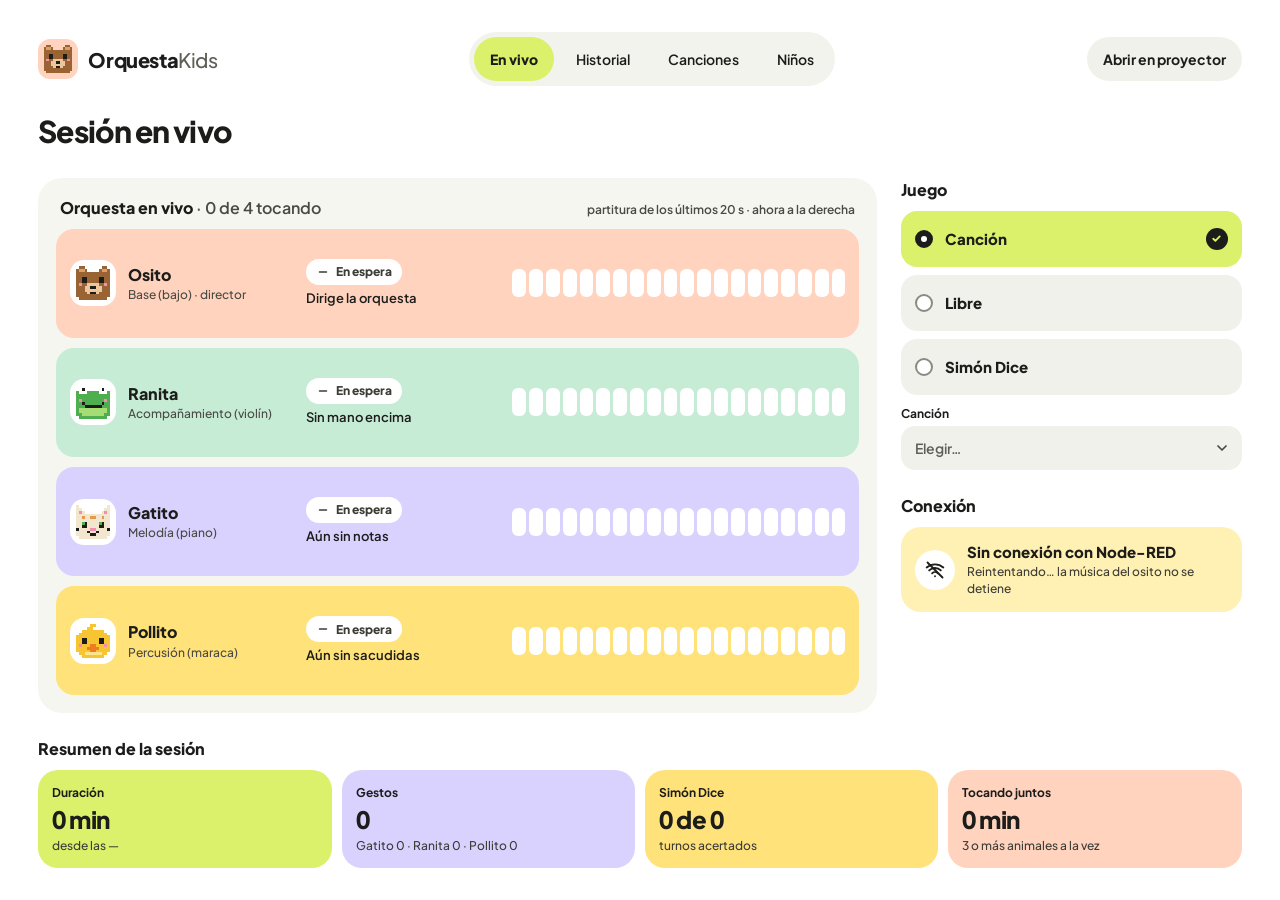
==== commit 5a0c07ea: "Conectar la interfaz web al broker con Node-RED - nodered/: descifra los eventos, los guarda y los c" ====
--- a/web/en-vivo.html
+++ b/web/en-vivo.html
@@ -21,7 +21,8 @@
   </nav>
   <div class="encabezado__acciones">
     <a class="boton" href="proyector.html" target="_blank" rel="noopener">Abrir en proyector</a>
-    <button class="boton" type="button" id="terminar">Terminar sesión</button>
+    <a class="boton boton--principal" href="ninos.html" id="iniciar" hidden>Iniciar sesión</a>
+    <button class="boton" type="button" id="terminar" hidden>Terminar sesión</button>
   </div>
 </header>
 
@@ -80,7 +81,7 @@
 <dialog class="ventana" id="ventana-terminar" aria-labelledby="t-terminar">
   <form class="ventana__contenido" method="dialog" id="form-terminar">
     <h2 class="ventana__titulo" id="t-terminar">¿Terminar la sesión?</h2>
-    <p>Se guardará en el historial y la música se detendrá.</p>
+    <p>Se guardará en el historial. La música del osito sigue sonando.</p>
     <div class="ventana__datos" id="terminar-datos"></div>
     <div class="campo">
       <label for="nota">Nota para la próxima sesión (opcional)</label>
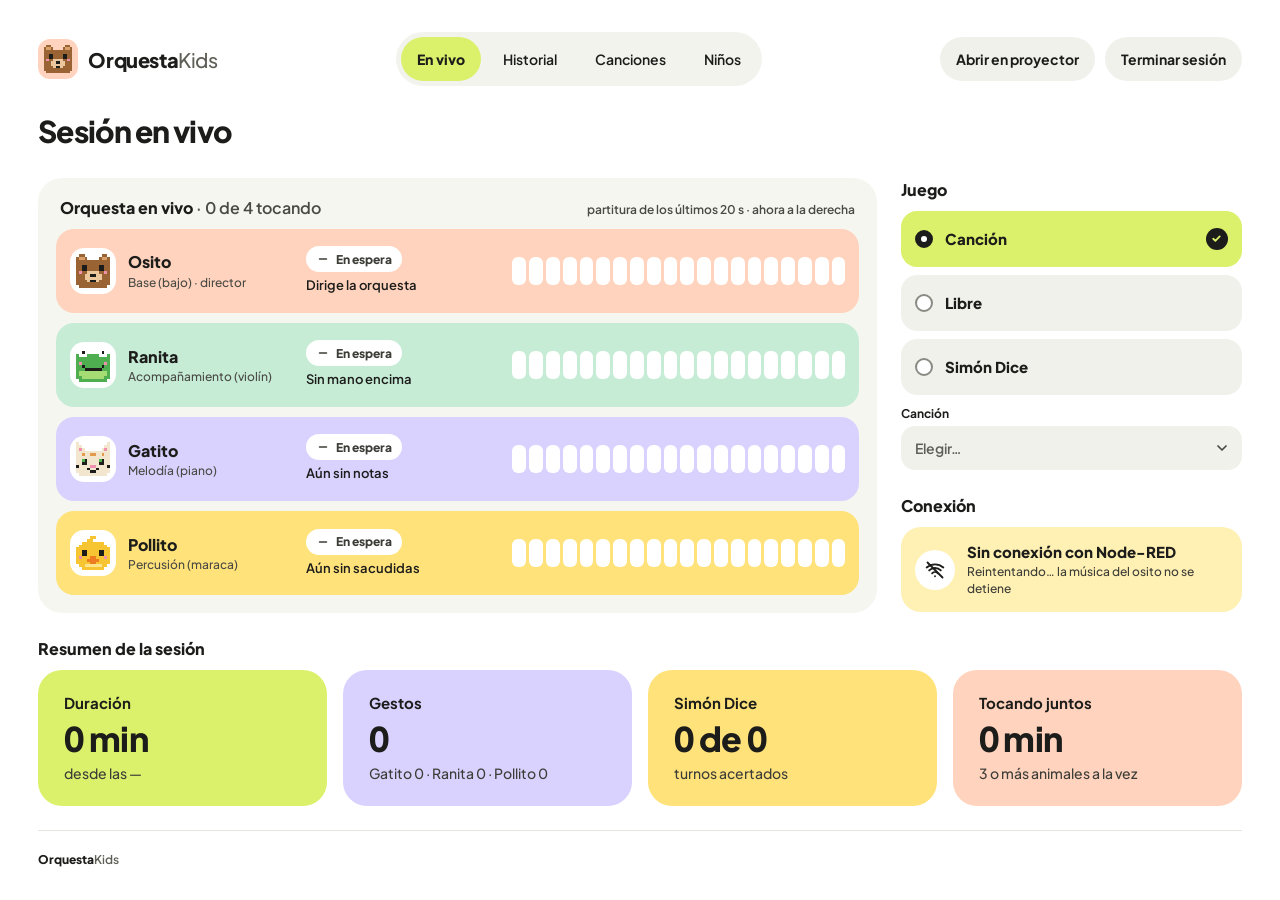
==== commit 9ebb4440: "Merge remote-tracking branch 'origin/web/dashboard' into osito/simon-progresivo # Conflicts: #	READM" ====
--- a/web/en-vivo.html
+++ b/web/en-vivo.html
@@ -21,8 +21,7 @@
   </nav>
   <div class="encabezado__acciones">
     <a class="boton" href="proyector.html" target="_blank" rel="noopener">Abrir en proyector</a>
-    <a class="boton boton--principal" href="ninos.html" id="iniciar" hidden>Iniciar sesión</a>
-    <button class="boton" type="button" id="terminar" hidden>Terminar sesión</button>
+    <button class="boton" type="button" id="terminar">Terminar sesión</button>
   </div>
 </header>
 
@@ -81,7 +80,7 @@
 <dialog class="ventana" id="ventana-terminar" aria-labelledby="t-terminar">
   <form class="ventana__contenido" method="dialog" id="form-terminar">
     <h2 class="ventana__titulo" id="t-terminar">¿Terminar la sesión?</h2>
-    <p>Se guardará en el historial. La música del osito sigue sonando.</p>
+    <p>Se guardará en el historial y la música se detendrá.</p>
     <div class="ventana__datos" id="terminar-datos"></div>
     <div class="campo">
       <label for="nota">Nota para la próxima sesión (opcional)</label>
--- a/web/css/componentes.css
+++ b/web/css/componentes.css
@@ -251,11 +251,32 @@
   font-weight: 600;
 }
 
-/* Un campo de texto sí necesita borde visible (WCAG 1.4.11): línea inferior de 3.2:1 */
+/* Un campo de texto sí necesita borde visible (WCAG 1.4.11): contorno de 3.2:1 */
 .entrada {
-  border-bottom: 2px solid #8a8a82;
-  border-radius: 12px 12px 0 0;
-  background: var(--superficie);
+  min-height: 52px;
+  padding: 12px 16px;
+  border: 2px solid #8a8a82;
+  border-radius: var(--radio-chico);
+  background: #ffffff;
+  font-size: 16px;
+  transition: border-color 0.15s ease, box-shadow 0.15s ease;
+}
+
+.entrada:hover {
+  border-color: var(--tinta-suave);
+}
+
+/* Al escribir: el borde se pinta de violeta con un halo suave, sin el contorno cuadrado de afuera */
+.entrada:focus,
+.entrada:focus-visible {
+  outline: none;
+  border-color: var(--violeta);
+  box-shadow: 0 0 0 4px rgb(104 88 212 / 18%);
+}
+
+textarea.entrada {
+  resize: vertical;
+  line-height: 1.4;
 }
 
 /* Desplegable propio (js/selector.js): la lista del sistema no se puede pintar con estos colores */
@@ -391,10 +412,11 @@
 /* ---------- Ventanas (dialog) ---------- */
 
 .ventana {
-  width: min(460px, 90vw);
+  width: min(500px, 90vw);
   border: none;
   border-radius: 28px;
-  padding: 24px;
+  padding: 32px;
+  box-shadow: 0 24px 60px rgb(28 28 26 / 25%);
 }
 
 .ventana::backdrop {
@@ -404,19 +426,34 @@
 .ventana__contenido {
   display: flex;
   flex-direction: column;
-  gap: 14px;
+  gap: 22px;
 }
 
 .ventana__titulo {
-  font-size: 22px;
-  font-weight: 800;
+  font-size: 26px;
+  font-weight: 800;
+}
+
+/* Dentro de una ventana el campo respira más y su etiqueta se lee mejor */
+.ventana .campo {
+  gap: 8px;
+}
+
+.ventana .campo label {
+  font-size: 15px;
+}
+
+.ventana .texto-ayuda {
+  font-size: 14px;
+  line-height: 1.4;
 }
 
 .ventana__acciones {
   display: flex;
   flex-wrap: wrap;
   justify-content: flex-end;
-  gap: 8px;
+  gap: 10px;
+  margin-top: 4px;
 }
 
 .ventana__datos {
@@ -426,19 +463,20 @@
 }
 
 .ventana__dato {
-  border-radius: 16px;
-  padding: 10px;
+  border-radius: var(--radio);
+  padding: 14px 16px;
   background: var(--superficie);
 }
 
 .ventana__dato small {
   display: block;
-  font-size: 12px;
+  margin-bottom: 4px;
+  font-size: 13px;
   font-weight: 700;
 }
 
 .ventana__dato strong {
-  font-size: 18px;
+  font-size: 22px;
   font-weight: 800;
 }
 
@@ -450,25 +488,29 @@
 /* ---------- Tarjeta de dato (resumen) ---------- */
 
 .dato {
-  border-radius: 20px;
-  padding: 14px;
+  display: flex;
+  flex-direction: column;
+  gap: 6px;
+  border-radius: var(--radio-grande);
+  padding: 22px 26px;
   background: var(--superficie);
 }
 
 .dato__titulo {
-  font-size: 12px;
+  font-size: 15px;
   font-weight: 700;
 }
 
 .dato__valor {
-  font-size: 24px;
+  font-size: 34px;
+  line-height: 1.1;
   font-weight: 800;
   letter-spacing: -0.02em;
   font-variant-numeric: tabular-nums;
 }
 
 .dato__ayuda {
-  font-size: 12px;
+  font-size: 14px;
   font-weight: 500;
   color: #3d3d38;
 }
--- a/web/css/pantallas.css
+++ b/web/css/pantallas.css
@@ -258,7 +258,7 @@
 .resumen {
   display: grid;
   grid-template-columns: repeat(auto-fit, minmax(220px, 1fr));
-  gap: 10px;
+  gap: 16px;
 }
 
 /* ================= Historial ================= */
@@ -278,21 +278,32 @@
 }
 
 .historial {
-  display: flex;
-  flex-wrap: wrap;
+  display: grid;
+  grid-template-columns: minmax(0, 1.6fr) minmax(380px, 1fr);
   gap: 24px;
-  align-items: flex-start;
+  align-items: stretch;
+}
+
+@media (max-width: 1100px) {
+  .historial { grid-template-columns: minmax(0, 1fr); }
 }
 
 .sesiones {
-  flex: 999 1 720px;
   min-width: 0;
-  padding: 18px;
+  display: flex;
+  flex-direction: column;
+  gap: 10px;
+}
+
+/* Mismo gris que las tarjetas de la derecha: la lista no compite con la gráfica */
+.sesiones__lista {
+  flex: 1;
+  padding: 8px;
   border-radius: var(--radio-grande);
-  background: var(--lila);
-  display: flex;
-  flex-direction: column;
-  gap: 10px;
+  background: var(--superficie);
+  display: flex;
+  flex-direction: column;
+  gap: 4px;
 }
 
 .sesiones__cabeza {
@@ -301,13 +312,13 @@
   align-items: baseline;
   flex-wrap: wrap;
   gap: 8px;
-  padding: 0 4px;
-  color: #3d3a52;
 }
 
 .sesion {
-  display: flex;
-  flex-wrap: wrap;
+  flex: 1 1 auto;
+  max-height: 104px;
+  display: grid;
+  grid-template-columns: 56px minmax(160px, 1.5fr) minmax(70px, 0.6fr) minmax(80px, 0.6fr) minmax(130px, 1fr);
   align-items: center;
   gap: 18px;
   padding: 12px 14px;
@@ -320,7 +331,7 @@
   height: 56px;
   flex: none;
   border-radius: 16px;
-  background: #f6f4ff;
+  background: var(--superficie);
   display: flex;
   flex-direction: column;
   align-items: center;
@@ -332,15 +343,13 @@
 .sesion__mes { font-size: 11px; font-weight: 700; color: var(--tinta-suave); }
 
 .sesion__que {
-  flex: 1 1 200px;
   min-width: 0;
 }
 
 .sesion__modos { font-size: 15px; font-weight: 800; }
 
 .sesion__dato {
-  width: 104px;
-  flex: none;
+  min-width: 0;
 }
 
 .sesion__dato small {
@@ -353,8 +362,8 @@
 .sesion__dato strong { font-size: 18px; font-weight: 800; }
 
 .sesion__aviso {
-  width: 170px;
-  flex: none;
+  justify-self: end;
+  text-align: right;
   font-size: 12px;
   font-weight: 700;
   color: var(--tinta-suave);
@@ -371,7 +380,6 @@
 }
 
 .historial__lado {
-  flex: 1 1 340px;
   min-width: 0;
   display: flex;
   flex-direction: column;
@@ -379,14 +387,18 @@
 }
 
 .avance {
-  padding: 16px;
-  border-radius: 20px;
+  height: 320px;
+  padding: 20px;
+  border-radius: var(--radio-grande);
   background: var(--bien-fondo);
+  display: flex;
+  flex-direction: column;
 }
 
 .avance__barras {
-  height: 120px;
-  margin-top: 12px;
+  flex: 1;
+  min-height: 140px;
+  margin-top: 16px;
   display: flex;
   align-items: flex-end;
   gap: 8px;
@@ -399,8 +411,8 @@
   flex-direction: column;
   justify-content: flex-end;
   align-items: center;
-  gap: 4px;
-  font-size: 11px;
+  gap: 6px;
+  font-size: 13px;
   font-weight: 800;
 }
 
@@ -421,47 +433,41 @@
 .avance__fechas span {
   flex: 1;
   text-align: center;
-  font-size: 11px;
+  font-size: 12px;
   font-weight: 700;
   color: #1f4a2e;
 }
 
+.reparto-caja {
+  padding: 8px;
+  border-radius: var(--radio-grande);
+  background: var(--superficie);
+  display: flex;
+  flex-direction: column;
+  gap: 4px;
+}
+
 .reparto {
   display: flex;
   align-items: center;
-  gap: 10px;
-  padding: 8px 12px;
-  border-radius: 16px;
-  background: var(--superficie);
-}
-
-.reparto__nombre { width: 64px; flex: none; font-weight: 800; }
+  gap: 12px;
+  padding: 10px 12px;
+  border-radius: var(--radio);
+  background: #ffffff;
+}
+
+.reparto__nombre { width: 72px; flex: none; font-size: 15px; font-weight: 800; }
 
 .reparto__pista {
   flex: 1;
-  height: 12px;
+  height: 14px;
   border-radius: 999px;
   background: #e6e6df;
   overflow: hidden;
 }
 
 .reparto__barra { height: 100%; border-radius: 999px; }
-.reparto__valor { width: 40px; flex: none; text-align: right; font-weight: 800; }
-
-.nota-terapeuta {
-  margin: 0;
-  padding: 16px;
-  border-radius: 20px;
-  background: var(--aviso-fondo);
-  font-weight: 500;
-}
-
-.nota-terapeuta footer {
-  margin-top: 8px;
-  font-size: 12px;
-  font-weight: 700;
-  color: #4a3600;
-}
+.reparto__valor { width: 44px; flex: none; text-align: right; font-size: 16px; font-weight: 800; }
 
 /* ================= Canciones ================= */
 
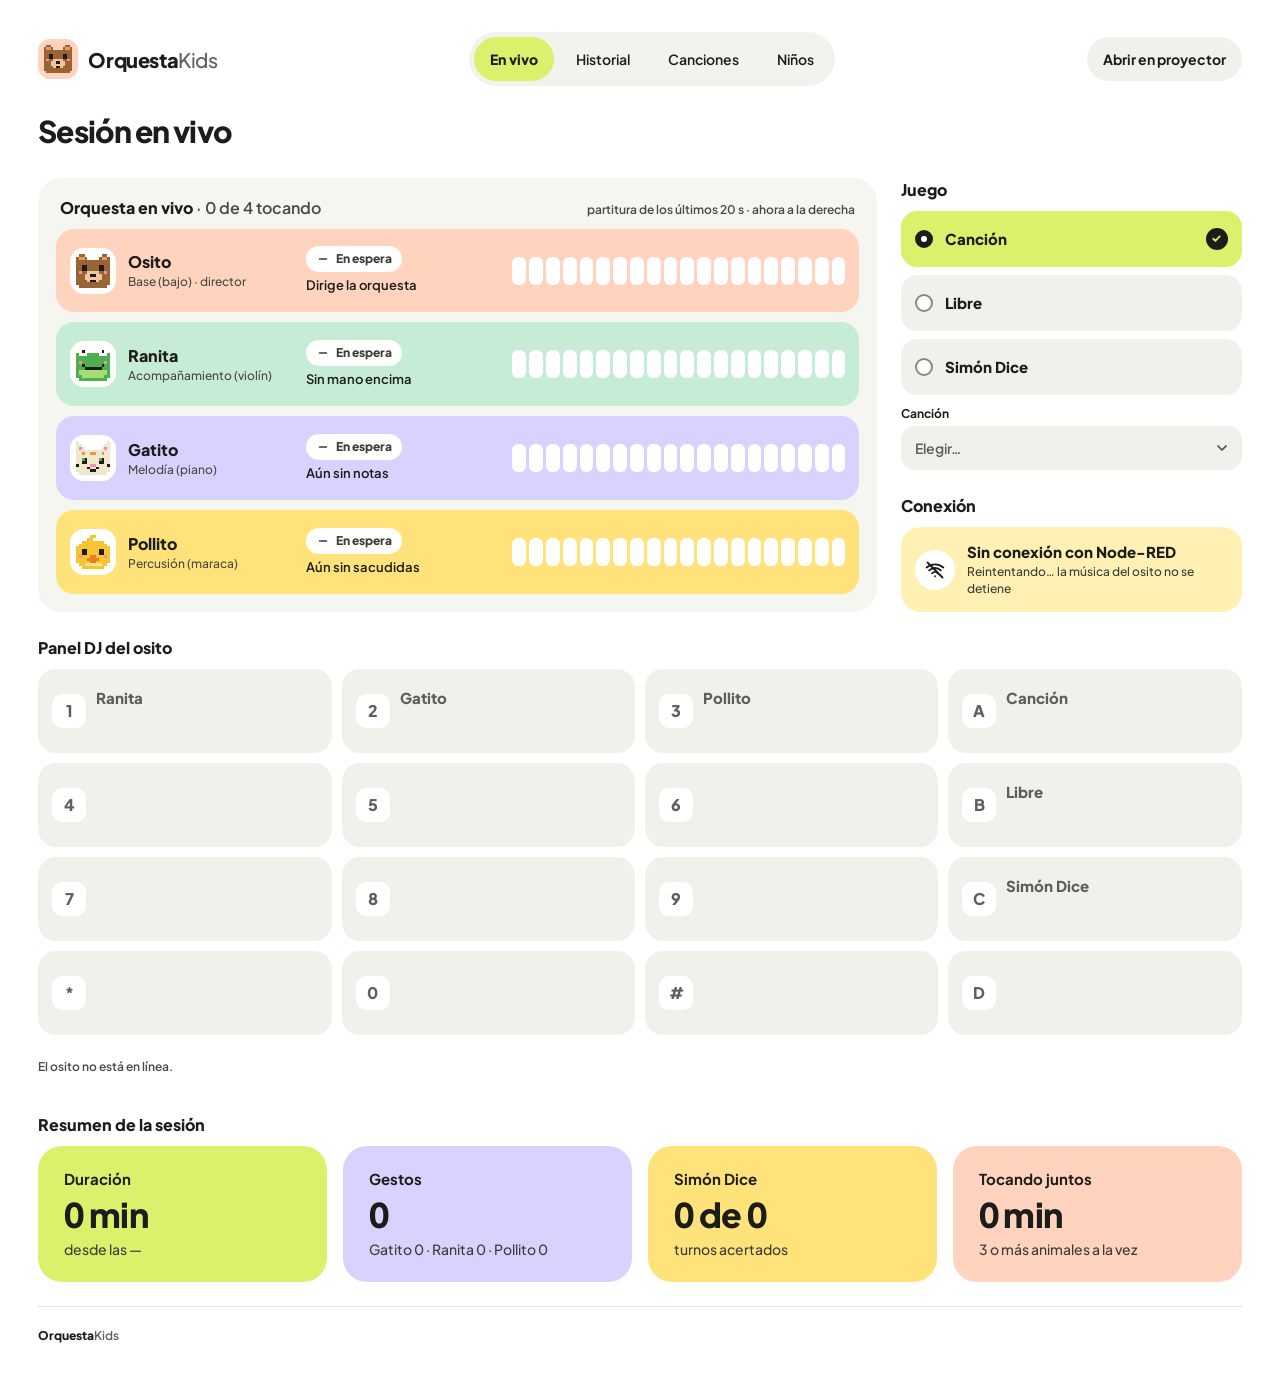
==== commit 69a6796c: "Panel DJ, canciones y editor en la página - El osito publica su panel y sus teclas, y acepta teclas " ====
--- a/web/en-vivo.html
+++ b/web/en-vivo.html
@@ -4,6 +4,7 @@
 <meta charset="utf-8">
 <meta name="viewport" content="width=device-width, initial-scale=1">
 <title>Sesión en vivo · Orquesta</title>
+<link rel="icon" href="icono.svg" type="image/svg+xml">
 <link rel="stylesheet" href="css/base.css">
 <link rel="stylesheet" href="css/componentes.css">
 <link rel="stylesheet" href="css/pantallas.css">
@@ -21,7 +22,8 @@
   </nav>
   <div class="encabezado__acciones">
     <a class="boton" href="proyector.html" target="_blank" rel="noopener">Abrir en proyector</a>
-    <button class="boton" type="button" id="terminar">Terminar sesión</button>
+    <a class="boton boton--principal" href="ninos.html" id="iniciar" hidden>Iniciar sesión</a>
+    <button class="boton" type="button" id="terminar" hidden>Terminar sesión</button>
   </div>
 </header>
 
@@ -55,6 +57,11 @@
   </aside>
 </div>
 
+<section class="bloque" aria-labelledby="t-panel">
+  <h2 class="titulo-seccion" id="t-panel">Panel DJ del osito</h2>
+  <div id="panel"></div>
+</section>
+
 <section class="bloque" aria-labelledby="t-resumen">
   <h2 class="titulo-seccion" id="t-resumen">Resumen de la sesión</h2>
   <div class="resumen" id="resumen"></div>
@@ -80,7 +87,7 @@
 <dialog class="ventana" id="ventana-terminar" aria-labelledby="t-terminar">
   <form class="ventana__contenido" method="dialog" id="form-terminar">
     <h2 class="ventana__titulo" id="t-terminar">¿Terminar la sesión?</h2>
-    <p>Se guardará en el historial y la música se detendrá.</p>
+    <p>Se guardará en el historial. La música del osito sigue sonando.</p>
     <div class="ventana__datos" id="terminar-datos"></div>
     <div class="campo">
       <label for="nota">Nota para la próxima sesión (opcional)</label>
--- a/web/css/pantallas.css
+++ b/web/css/pantallas.css
@@ -644,3 +644,131 @@
   flex-wrap: wrap;
   gap: 8px;
 }
+
+/* ---------- Panel DJ ---------- */
+
+.panel-dj {
+  display: grid;
+  grid-template-columns: repeat(4, minmax(0, 1fr));
+  gap: 10px;
+}
+.tecla {
+  min-height: 84px;
+  padding: 10px 12px;
+  border: 2px solid transparent;
+  border-radius: var(--radio);
+  background: var(--relleno);
+  color: var(--tinta);
+  font: inherit;
+  text-align: left;
+  display: grid;
+  grid-template-columns: auto 1fr;
+  column-gap: 10px;
+  align-items: center;
+  cursor: pointer;
+  touch-action: manipulation;
+}
+.tecla:hover:not(:disabled) { background: var(--relleno-encima); }
+.tecla:disabled { cursor: default; color: var(--tinta-tenue); }
+.tecla--encendida { background: var(--lima); border-color: var(--tinta); }
+.tecla--encendida:hover:not(:disabled) { background: var(--lima-encima); }
+.tecla--apretada { outline: 4px solid var(--violeta); transform: scale(0.97); }
+.tecla__simbolo {
+  grid-row: span 2;
+  width: 34px;
+  height: 34px;
+  border-radius: 10px;
+  background: #ffffff;
+  display: grid;
+  place-items: center;
+  font-size: 16px;
+  font-weight: 800;
+}
+.tecla__texto { font-size: 15px; font-weight: 800; overflow-wrap: anywhere; }
+.tecla__estado { grid-column: 2; font-size: 13px; font-weight: 600; min-height: 1.2em; }
+.panel-dj__pie { margin-top: 10px; min-height: 44px; display: flex; flex-wrap: wrap; gap: 10px; align-items: center; justify-content: space-between; }
+.panel-dj__error { color: var(--alerta-texto); font-weight: 700; }
+
+@media (max-width: 640px) {
+  .panel-dj { gap: 6px; }
+  .tecla { grid-template-columns: 1fr; padding: 8px; min-height: 96px; align-content: start; }
+  .tecla__simbolo { grid-row: auto; width: 26px; height: 26px; font-size: 13px; }
+  .tecla__texto { font-size: 12px; }
+  .tecla__estado { grid-column: 1; font-size: 12px; }
+}
+
+/* ---------- Canciones: acciones y editor ---------- */
+
+.cancion--bloques { background: var(--osito-claro); }
+.cancion--mias { background: var(--lila); }
+.cancion-caja { display: flex; flex-direction: column; gap: 4px; }
+.cancion-caja .cancion { flex: 1; width: 100%; }
+.cancion-caja__acciones { display: flex; flex-wrap: wrap; gap: 4px; }
+.cancion-caja__accion {
+  min-height: var(--objetivo-min);
+  padding: 0 12px;
+  border: none;
+  border-radius: 999px;
+  background: transparent;
+  color: var(--tinta);
+  font: inherit;
+  font-size: 13px;
+  font-weight: 700;
+  text-decoration: underline;
+  cursor: pointer;
+}
+.cancion-caja__accion:hover { background: var(--relleno-encima); }
+.ventana--ancha { width: min(860px, 94vw); }
+.editor__fila { display: flex; flex-wrap: wrap; gap: 12px; align-items: end; }
+.editor__fila .campo { flex: 1 1 150px; min-width: 0; }
+.editor__fila input, .editor__fila select { width: 100%; min-height: var(--objetivo-min); }
+.editor__etiqueta { font-size: 15px; font-weight: 700; }
+.editor__melodia {
+  min-height: 72px;
+  max-height: 200px;
+  overflow-y: auto;
+  padding: 10px;
+  border-radius: var(--radio-chico);
+  background: var(--superficie);
+  display: flex;
+  flex-wrap: wrap;
+  gap: 6px;
+  align-content: flex-start;
+}
+.ficha {
+  min-height: var(--objetivo-min);
+  border: 2px solid transparent;
+  border-radius: 12px;
+  background: var(--gatito-claro);
+  color: var(--tinta);
+  font: inherit;
+  display: flex;
+  gap: 4px;
+  align-items: center;
+  justify-content: center;
+  cursor: pointer;
+}
+.ficha--silencio { background: var(--relleno-encima); }
+.ficha[aria-pressed="true"] { border-color: var(--tinta); background: var(--lima); }
+.ficha small { font-size: 12px; }
+.editor__notas { display: grid; grid-template-columns: repeat(auto-fit, minmax(72px, 1fr)); gap: 6px; }
+.nota-boton {
+  min-height: 52px;
+  border: none;
+  border-radius: 14px;
+  background: var(--violeta);
+  color: #ffffff;
+  font: inherit;
+  font-weight: 800;
+  cursor: pointer;
+}
+.nota-boton--silencio { background: var(--relleno-encima); color: var(--tinta); }
+.grabar__cuenta { font-size: 28px; font-weight: 800; }
+.nino__inicial { font-size: 28px; font-weight: 800; }
+.sesion__nota { flex-basis: 100%; grid-column: 1 / -1; font-size: 14px; overflow-wrap: anywhere; }
+.sesion:has(.sesion__nota) { max-height: none; }
+
+@media (max-width: 720px) {
+  .sesion { grid-template-columns: 56px minmax(0, 1fr); max-height: none; }
+  .sesion__aviso { grid-column: 1 / -1; }
+}
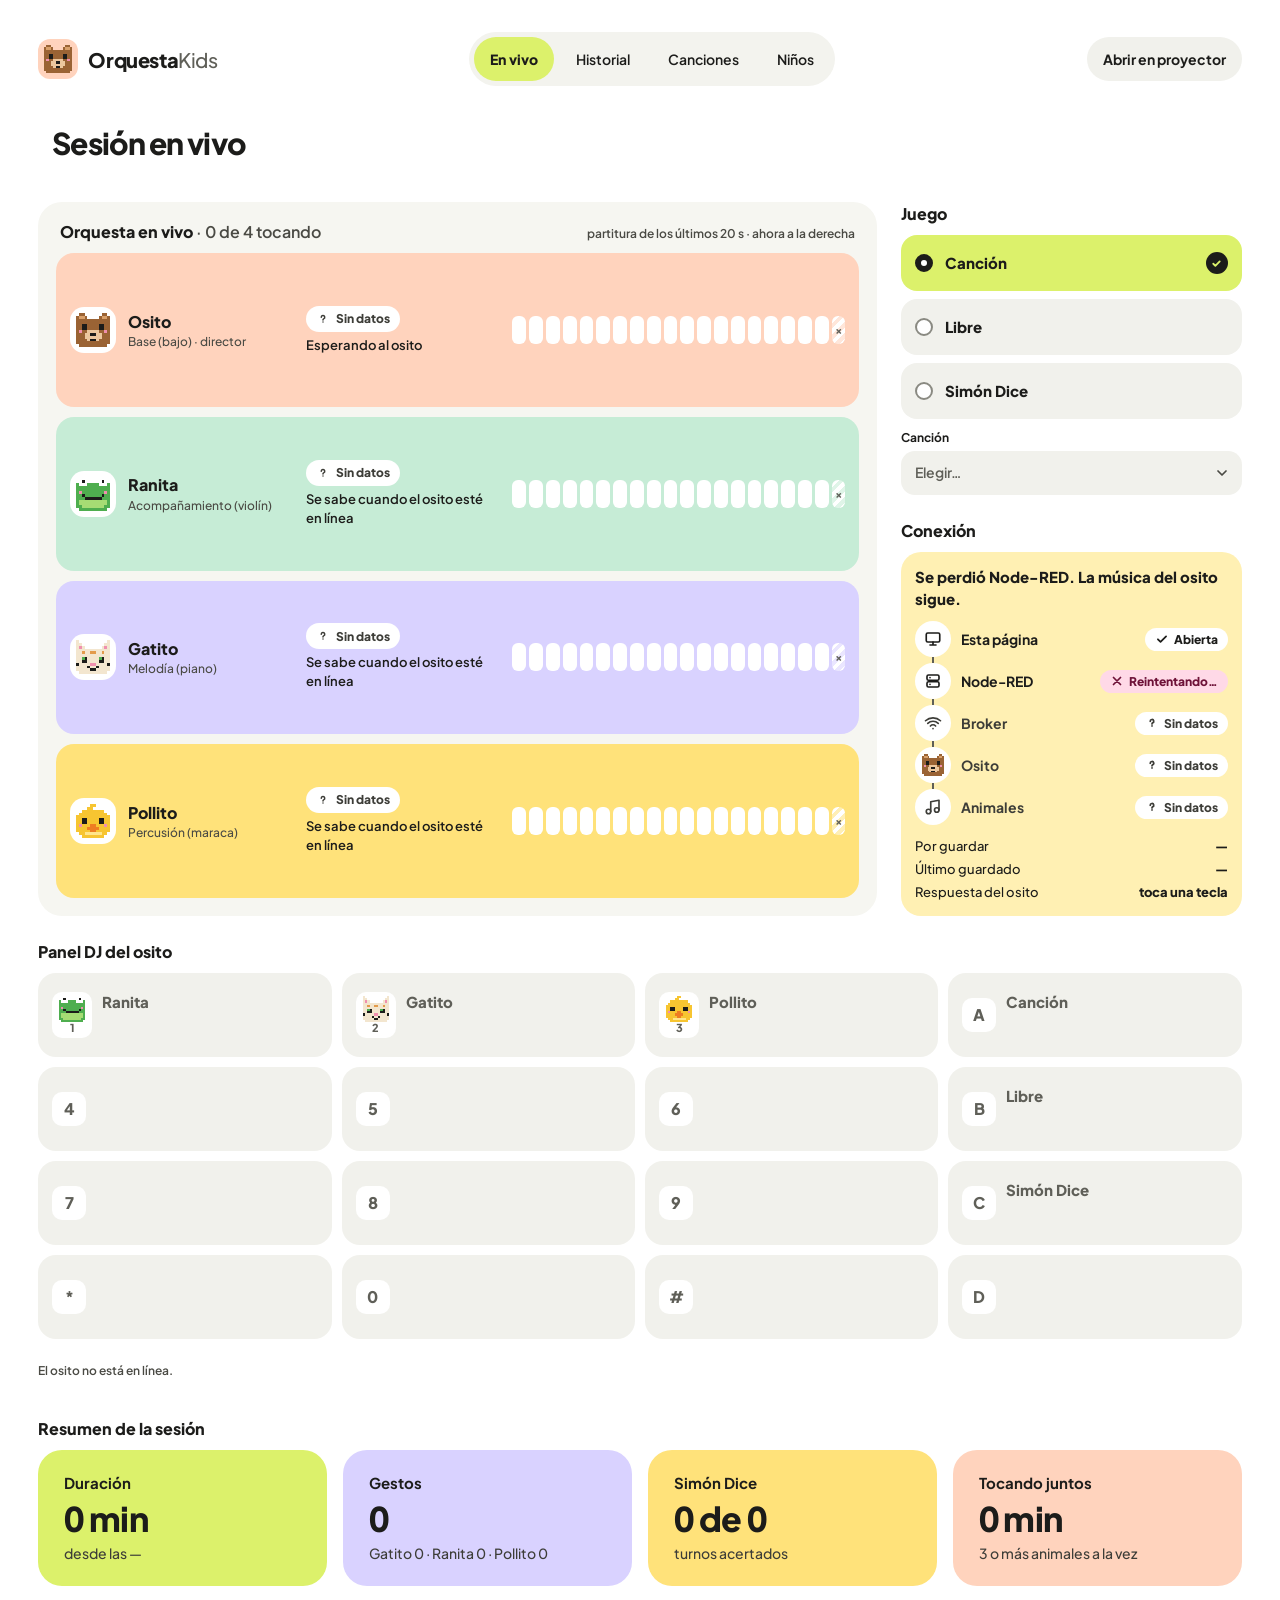
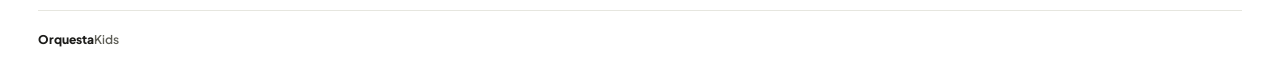
==== commit 8f1c2b23: "Menos retraso en vivo, avatares, colores del DJ y nueva sección Conexión" ====
--- a/web/en-vivo.html
+++ b/web/en-vivo.html
@@ -29,7 +29,23 @@
 
 
 
-<h1 class="titulo-pagina" id="titulo">Sesión en vivo</h1>
+<div class="titulo-en-vivo">
+<div class="titulo-en-vivo__quien"><div id="avatar"></div><h1 class="titulo-pagina" id="titulo">Sesión en vivo</h1></div>
+<!-- Comparte la fila del título para no tapar los controles. El LED rojo del osito también avisa. -->
+<section class="alerta" id="alerta" role="alert" hidden>
+  <div class="cuadro-cara" id="alerta-cara" style="width: 44px; height: 44px; background: var(--alerta-fondo)"></div>
+  <div class="alerta__texto">
+    <p class="alerta__titulo" id="alerta-titulo"></p>
+    <p class="alerta__ayuda" id="alerta-ayuda"></p>
+  </div>
+  <div class="alerta__acciones">
+    <button class="boton boton--alerta" type="button" id="silenciar" aria-pressed="false">Silenciar sonido</button>
+    <button class="alerta__cerrar" type="button" id="cerrar-alerta" aria-label="Cerrar aviso">
+      <svg width="18" height="18" viewBox="0 0 24 24" fill="none" stroke="currentColor" stroke-width="2.6" stroke-linecap="round" aria-hidden="true"><path d="M6 6l12 12M18 6 6 18"/></svg>
+    </button>
+  </div>
+</section>
+</div>
 
 <div class="en-vivo">
   <section class="orquesta" aria-labelledby="t-orquesta">
@@ -52,7 +68,8 @@
 
     <section class="bloque" aria-labelledby="t-conexion">
       <h2 class="titulo-seccion" id="t-conexion">Conexión</h2>
-      <div id="conexion" aria-live="polite"></div>
+      <p class="solo-lector" id="conexion-aviso" aria-live="polite"></p>
+      <div id="conexion"></div>
     </section>
   </aside>
 </div>
@@ -68,21 +85,6 @@
 </section>
 
 </div>
-
-<!-- Aviso flotante: aparece arriba sin mover el resto de la pantalla. El LED rojo del osito también avisa. -->
-<section class="alerta" id="alerta" role="alert" hidden>
-  <div class="cuadro-cara" id="alerta-cara" style="width: 44px; height: 44px; background: var(--alerta-fondo)"></div>
-  <div class="alerta__texto">
-    <p class="alerta__titulo" id="alerta-titulo"></p>
-    <p class="alerta__ayuda" id="alerta-ayuda"></p>
-  </div>
-  <div class="alerta__acciones">
-    <button class="boton boton--alerta" type="button" id="silenciar" aria-pressed="false">Silenciar sonido</button>
-    <button class="alerta__cerrar" type="button" id="cerrar-alerta" aria-label="Cerrar aviso">
-      <svg width="18" height="18" viewBox="0 0 24 24" fill="none" stroke="currentColor" stroke-width="2.6" stroke-linecap="round" aria-hidden="true"><path d="M6 6l12 12M18 6 6 18"/></svg>
-    </button>
-  </div>
-</section>
 
 <dialog class="ventana" id="ventana-terminar" aria-labelledby="t-terminar">
   <form class="ventana__contenido" method="dialog" id="form-terminar">
--- a/web/css/componentes.css
+++ b/web/css/componentes.css
@@ -167,16 +167,11 @@
 /* ---------- Avisos ---------- */
 
 .alerta {
-  position: fixed;
-  z-index: 30;
-  /* Debajo del encabezado, a la derecha: no tapa el menú ni la orquesta */
-  top: 104px;
-  right: clamp(16px, 3vw, 56px);
-  width: min(600px, calc(100vw - 32px));
+  width: min(600px, 100%);
   padding: 12px 12px 12px 14px;
   border-radius: 20px;
   background: #ffffff;
-  box-shadow: 0 0 0 1px rgb(28 28 26 / 6%), 0 16px 40px rgb(28 28 26 / 18%);
+  box-shadow: 0 0 0 2px var(--alerta-fondo);
   display: flex;
   align-items: center;
   gap: 12px;
@@ -533,3 +528,9 @@
     width: 100%;
   }
 }
+
+@media (max-width: 560px) {
+  .alerta { flex-wrap: wrap; }
+  .alerta__texto { flex: 1 1 180px; }
+  .alerta__acciones { width: 100%; justify-content: space-between; }
+}
--- a/web/css/pantallas.css
+++ b/web/css/pantallas.css
@@ -228,31 +228,23 @@
 .conexion--bien { background: var(--bien-fondo); }
 .conexion--aviso { background: var(--aviso-fondo); }
 
-.conexion__fila {
-  display: flex;
-  align-items: center;
-  gap: 12px;
-}
-
-.conexion__icono {
-  width: 40px;
-  height: 40px;
-  flex: none;
-  border-radius: 50%;
-  background: #ffffff;
-  display: grid;
-  place-items: center;
-}
+.camino { list-style: none; margin: 0; padding: 0; width: 100%; display: flex; flex-direction: column; gap: 6px; }
+.camino__paso { position: relative; display: grid; grid-template-columns: 36px 1fr auto; align-items: center; gap: 10px; }
+/* La línea que une un paso con el siguiente */
+.camino__paso:not(:last-child)::after { content: ''; position: absolute; left: 17px; top: 36px; height: 6px; border-left: 2px solid var(--tinta-tenue); }
+.camino__icono { width: 36px; height: 36px; border-radius: 50%; background: #ffffff; display: grid; place-items: center; }
+.camino__nombre { font-weight: 700; }
+.camino__estado { padding: 3px 10px; border-radius: 999px; background: #ffffff; display: inline-flex; align-items: center; gap: 5px; font-size: 12px; font-weight: 800; }
+.camino__paso--mal .camino__estado { background: var(--alerta-fondo); color: var(--alerta-texto); }
+.camino__paso--nose { color: #3d3d38; }
+.conexion__datos { margin: 0; width: 100%; display: flex; flex-direction: column; gap: 4px; font-size: 13px; }
+.conexion__datos div { display: flex; justify-content: space-between; gap: 12px; }
+.conexion__datos dt { font-weight: 500; }
+.conexion__datos dd { margin: 0; font-weight: 800; }
 
 .conexion__valor {
   font-size: 15px;
   font-weight: 800;
-}
-
-.conexion__ayuda {
-  font-size: 12px;
-  font-weight: 500;
-  color: #3d3d38;
 }
 
 .resumen {
@@ -574,31 +566,33 @@
 
 .ninos {
   display: grid;
-  grid-template-columns: repeat(auto-fit, minmax(320px, 1fr));
-  gap: 24px;
-}
-
+  grid-template-columns: repeat(auto-fill, minmax(180px, 220px));
+  gap: 16px;
+}
+
+/* Cuadritos: no se estiran aunque haya uno solo */
 .nino {
-  padding: 20px;
+  position: relative;
+  padding: 16px;
   border-radius: var(--radio-grande);
   background: var(--superficie);
   display: flex;
   flex-direction: column;
-  gap: 14px;
+  align-items: center;
+  gap: 4px;
+  text-align: center;
+  min-width: 0;
 }
 
 .nino--en-sesion { background: var(--gatito-claro); }
 
-.nino__cabeza {
-  display: flex;
-  align-items: center;
-  gap: 14px;
-}
-
 .nino__alias {
-  font-size: 24px;
+  margin-top: 6px;
+  max-width: 100%;
+  font-size: 18px;
   font-weight: 800;
   letter-spacing: -0.02em;
+  overflow-wrap: anywhere;
 }
 
 .nino__sesiones {
@@ -608,8 +602,10 @@
 }
 
 .nino__etiqueta {
-  margin-left: auto;
-  padding: 6px 12px;
+  position: absolute;
+  top: 10px;
+  right: 10px;
+  padding: 4px 10px;
   border-radius: 999px;
   background: var(--violeta);
   color: #ffffff;
@@ -617,32 +613,72 @@
   font-weight: 800;
 }
 
-.nino__datos {
-  display: grid;
-  grid-template-columns: repeat(2, minmax(0, 1fr));
+.nino__acciones {
+  width: 100%;
+  margin-top: auto;
+  padding-top: 10px;
+  display: flex;
+  flex-direction: column;
   gap: 8px;
 }
-
-.mini-dato {
-  padding: 10px 12px;
-  border-radius: 16px;
-  background: #ffffff;
-}
-
-.mini-dato small {
-  display: block;
+.nino__iconos { display: flex; justify-content: center; gap: 8px; }
+.nino__icono {
+  width: var(--objetivo-min);
+  height: var(--objetivo-min);
+  border: none;
+  border-radius: 50%;
+  background: #ffffff;
+  color: var(--tinta);
+  display: grid;
+  place-items: center;
+}
+.nino__icono:hover { background: var(--relleno-encima); }
+
+.titulo-en-vivo { display: flex; flex-wrap: wrap; align-items: center; justify-content: space-between; gap: 12px 24px; min-height: 68px; }
+.titulo-en-vivo__quien { display: flex; align-items: center; gap: 14px; min-width: 0; }
+.avatar { overflow: hidden; }
+.fila-animal__etiquetas { display: flex; flex-wrap: wrap; gap: 4px; }
+.estado--callado { background: #ffffff; box-shadow: inset 0 0 0 2px var(--color-animal); }
+.estado--nose { background: #ffffff; color: #3d3d38; }
+
+/* ---------- Editor de avatar ---------- */
+
+.editor-avatar { display: grid; grid-template-columns: 148px minmax(0, 1fr); gap: 20px; }
+.editor-avatar__previa { align-self: start; display: flex; flex-direction: column; align-items: center; gap: 10px; text-align: center; }
+.editor__fila:has(+ .editor-avatar) { align-items: start; }
+.editor-avatar__partes { max-height: min(360px, 45vh); overflow-y: auto; padding: 4px; display: flex; flex-direction: column; gap: 14px; }
+.grupo-avatar { margin: 0; padding: 0; border: none; min-width: 0; }
+.grupo-avatar legend { padding: 0; margin-bottom: 6px; font-size: 14px; font-weight: 800; }
+.grupo-avatar__opciones { display: grid; grid-template-columns: repeat(auto-fill, minmax(76px, 1fr)); gap: 6px; }
+.opcion-avatar {
+  position: relative;
+  min-height: 76px;
+  padding: 6px 2px;
+  border: 2px solid transparent;
+  border-radius: 14px;
+  background: var(--relleno);
+  display: flex;
+  flex-direction: column;
+  align-items: center;
+  justify-content: center;
+  gap: 4px;
   font-size: 12px;
-  font-weight: 600;
-  color: var(--tinta-suave);
-}
-
-.mini-dato strong { font-size: 18px; font-weight: 800; }
-
-.nino__acciones {
-  margin-top: auto;
-  display: flex;
-  flex-wrap: wrap;
-  gap: 8px;
+  font-weight: 700;
+  cursor: pointer;
+}
+.opcion-avatar:hover { background: var(--relleno-encima); }
+.opcion-avatar:has(:checked) { background: var(--lima); border-color: var(--tinta); }
+.opcion-avatar:has(:focus-visible) { outline: 3px solid var(--violeta); outline-offset: 1px; }
+.opcion-avatar__radio { position: absolute; inset: 0; opacity: 0; margin: 0; cursor: pointer; }
+.opcion-avatar__dibujo { width: 44px; height: 44px; border-radius: 10px; }
+
+@media (max-width: 640px) {
+  .ninos { grid-template-columns: repeat(auto-fill, minmax(150px, 1fr)); gap: 12px; }
+  .editor-avatar { grid-template-columns: minmax(0, 1fr); }
+  .editor-avatar__partes { max-height: none; }
+  .editor__fila:has(+ .editor-avatar) { flex-direction: column; align-items: stretch; }
+  .editor__fila:has(+ .editor-avatar) .campo { flex: none; }
+  .ventana { padding: 20px; }
 }
 
 /* ---------- Panel DJ ---------- */
@@ -672,6 +708,14 @@
 .tecla:disabled { cursor: default; color: var(--tinta-tenue); }
 .tecla--encendida { background: var(--lima); border-color: var(--tinta); }
 .tecla--encendida:hover:not(:disabled) { background: var(--lima-encima); }
+/* Cada animal con su color: lleno si suena, solo el borde punteado si está callado */
+.tecla--animal .tecla__simbolo { width: 40px; height: 46px; gap: 0; align-content: center; }
+.tecla__simbolo small { font-size: 11px; line-height: 1; }
+.tecla--animal.tecla--encendida,
+.tecla--animal.tecla--encendida:hover:not(:disabled) { background: var(--animal-claro); border-color: var(--animal-fuerte); }
+.tecla--callada { background: #ffffff; border: 3px dashed var(--animal-fuerte); }
+.tecla--callada .cara { filter: grayscale(1); opacity: 0.6; }
+.tecla--enviando .tecla__estado { font-style: italic; }
 .tecla--apretada { outline: 4px solid var(--violeta); transform: scale(0.97); }
 .tecla__simbolo {
   grid-row: span 2;
@@ -685,7 +729,7 @@
   font-weight: 800;
 }
 .tecla__texto { font-size: 15px; font-weight: 800; overflow-wrap: anywhere; }
-.tecla__estado { grid-column: 2; font-size: 13px; font-weight: 600; min-height: 1.2em; }
+.tecla__estado { grid-column: 2; display: flex; align-items: center; gap: 5px; font-size: 13px; font-weight: 600; min-height: 1.2em; }
 .panel-dj__pie { margin-top: 10px; min-height: 44px; display: flex; flex-wrap: wrap; gap: 10px; align-items: center; justify-content: space-between; }
 .panel-dj__error { color: var(--alerta-texto); font-weight: 700; }
 
@@ -764,7 +808,6 @@
 }
 .nota-boton--silencio { background: var(--relleno-encima); color: var(--tinta); }
 .grabar__cuenta { font-size: 28px; font-weight: 800; }
-.nino__inicial { font-size: 28px; font-weight: 800; }
 .sesion__nota { flex-basis: 100%; grid-column: 1 / -1; font-size: 14px; overflow-wrap: anywhere; }
 .sesion:has(.sesion__nota) { max-height: none; }
 
